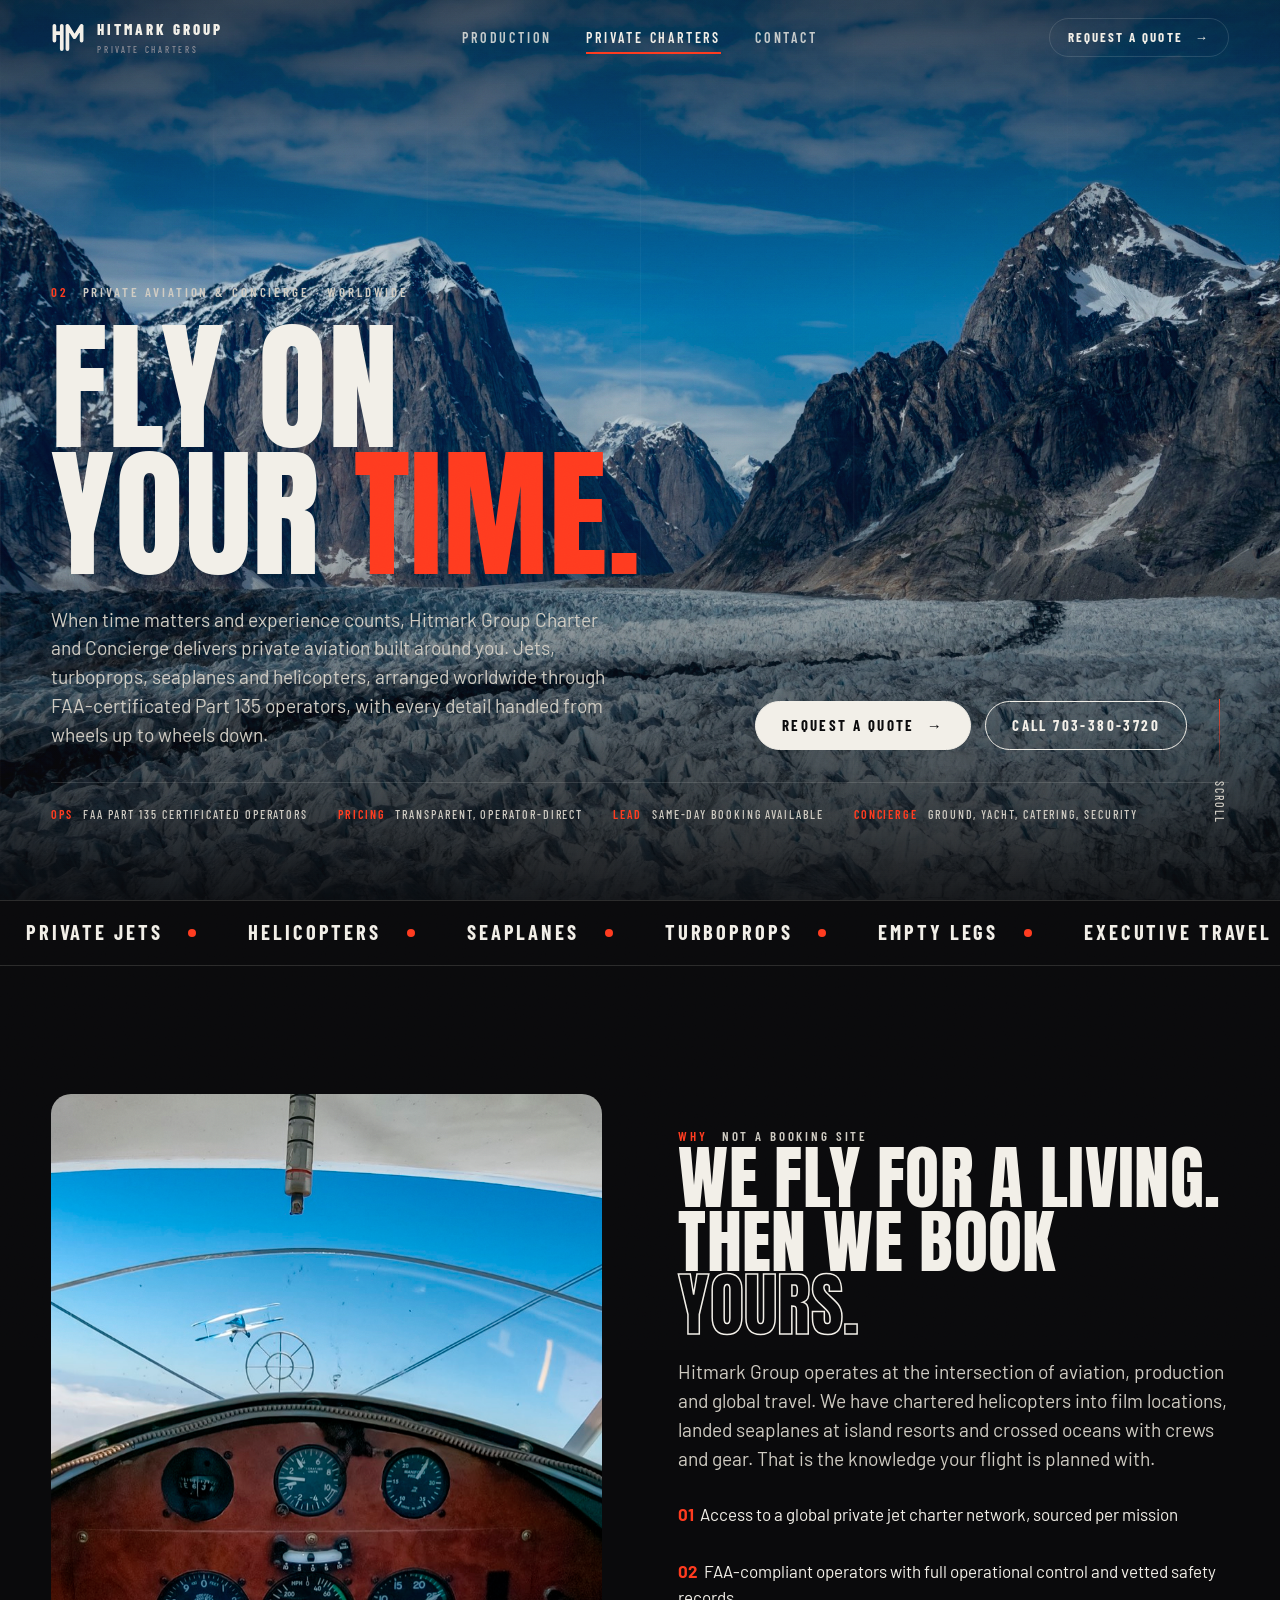
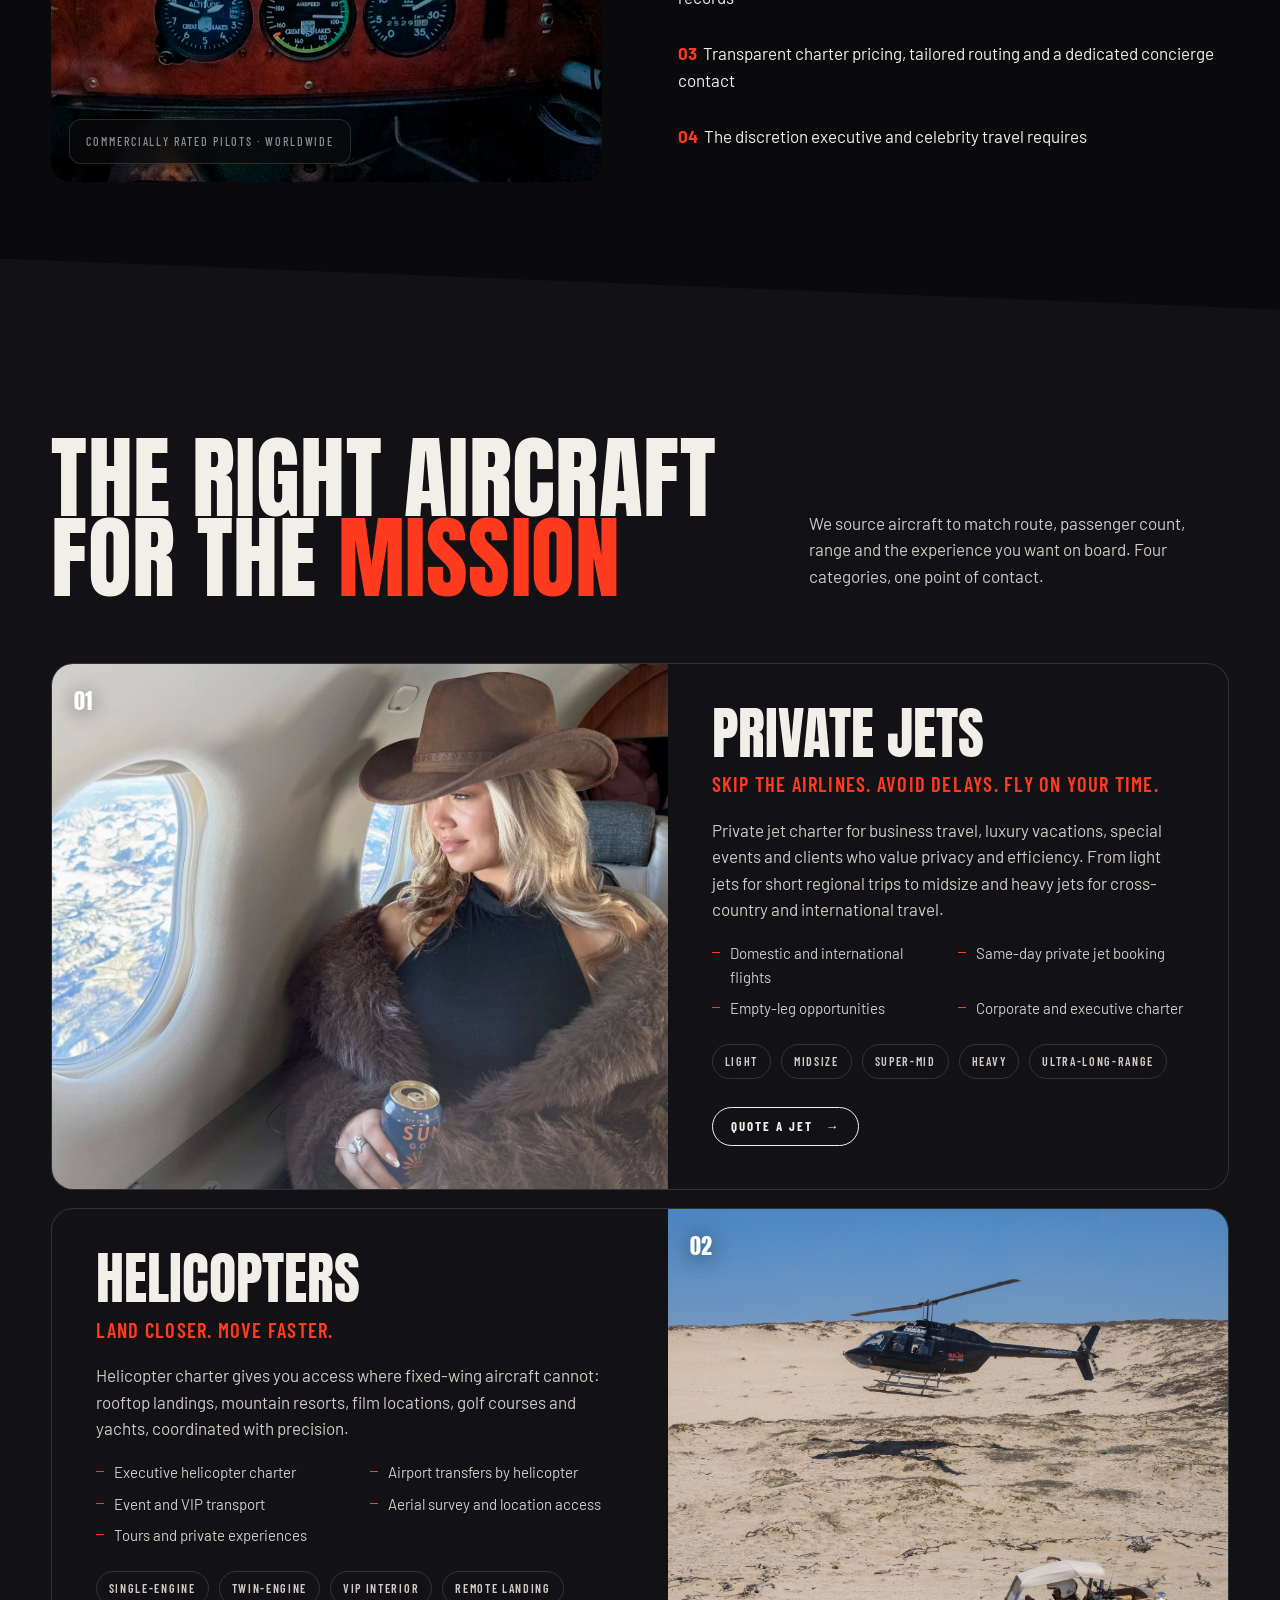
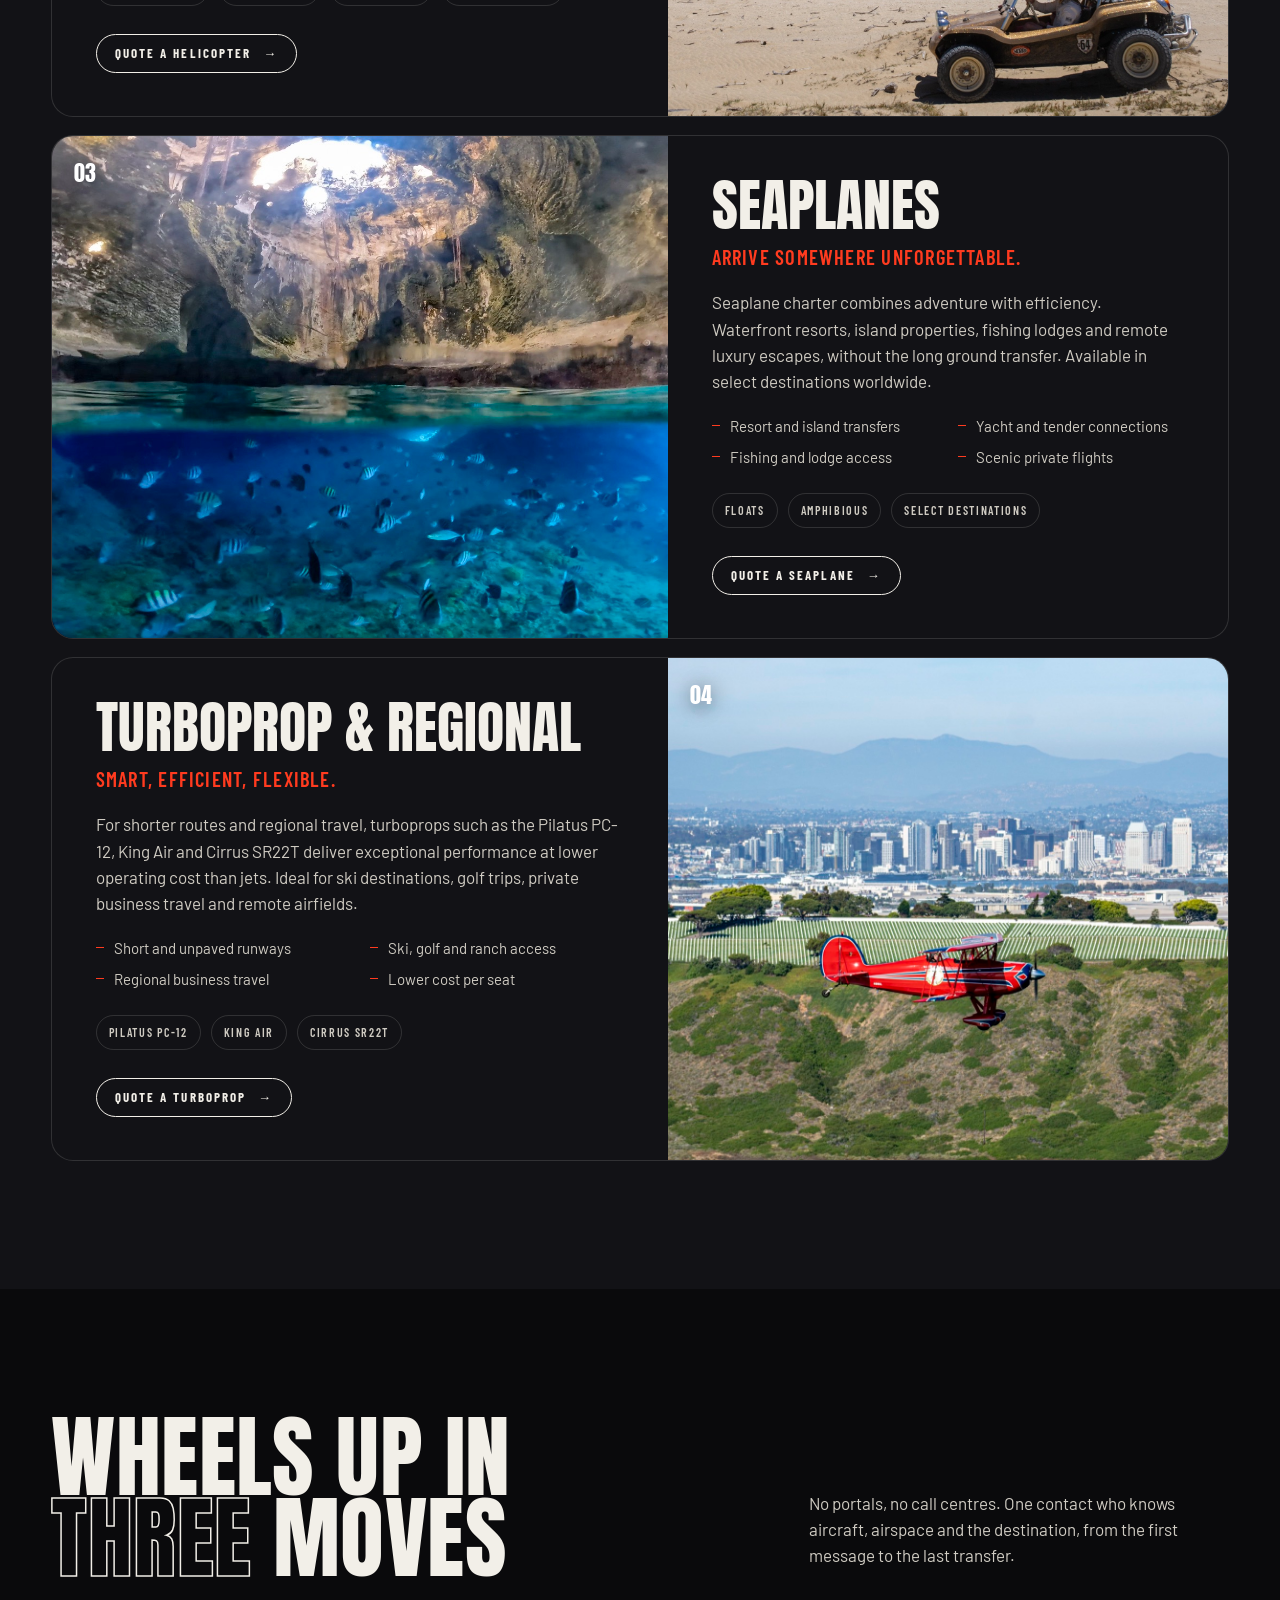
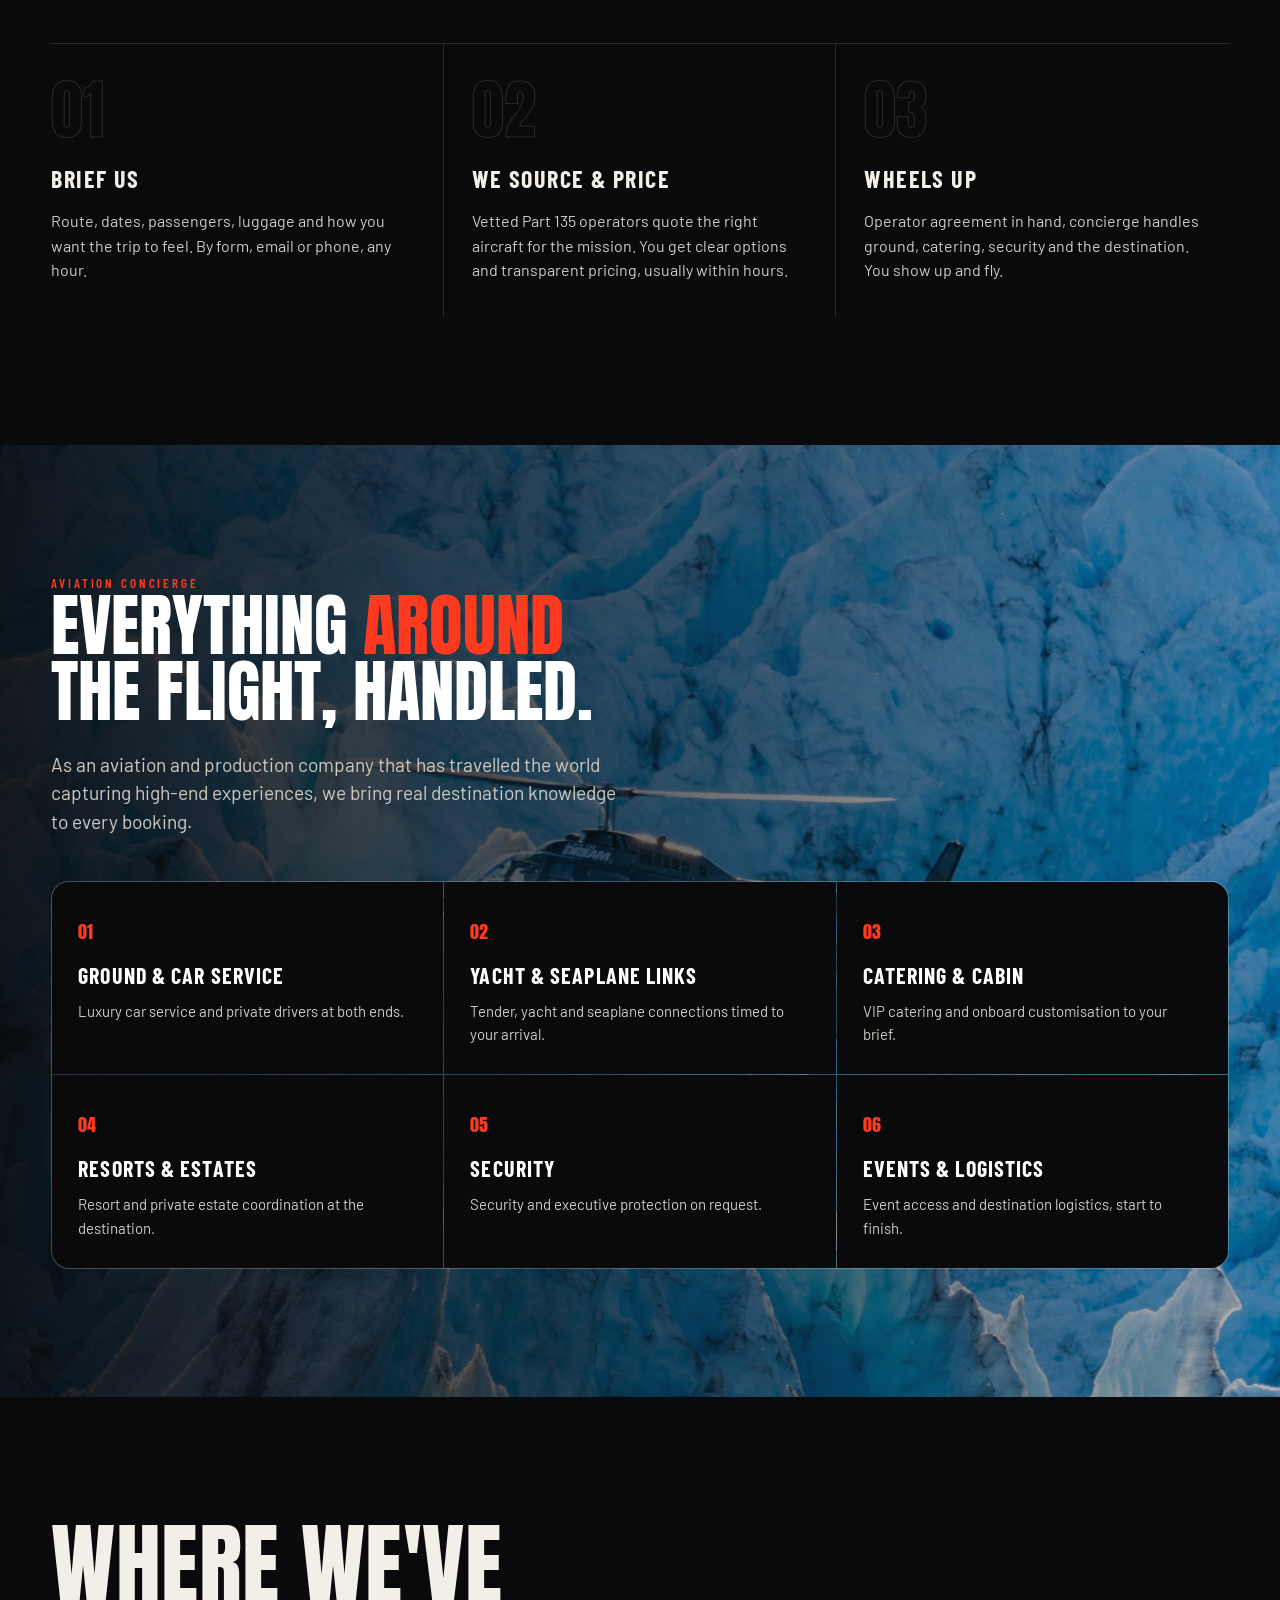
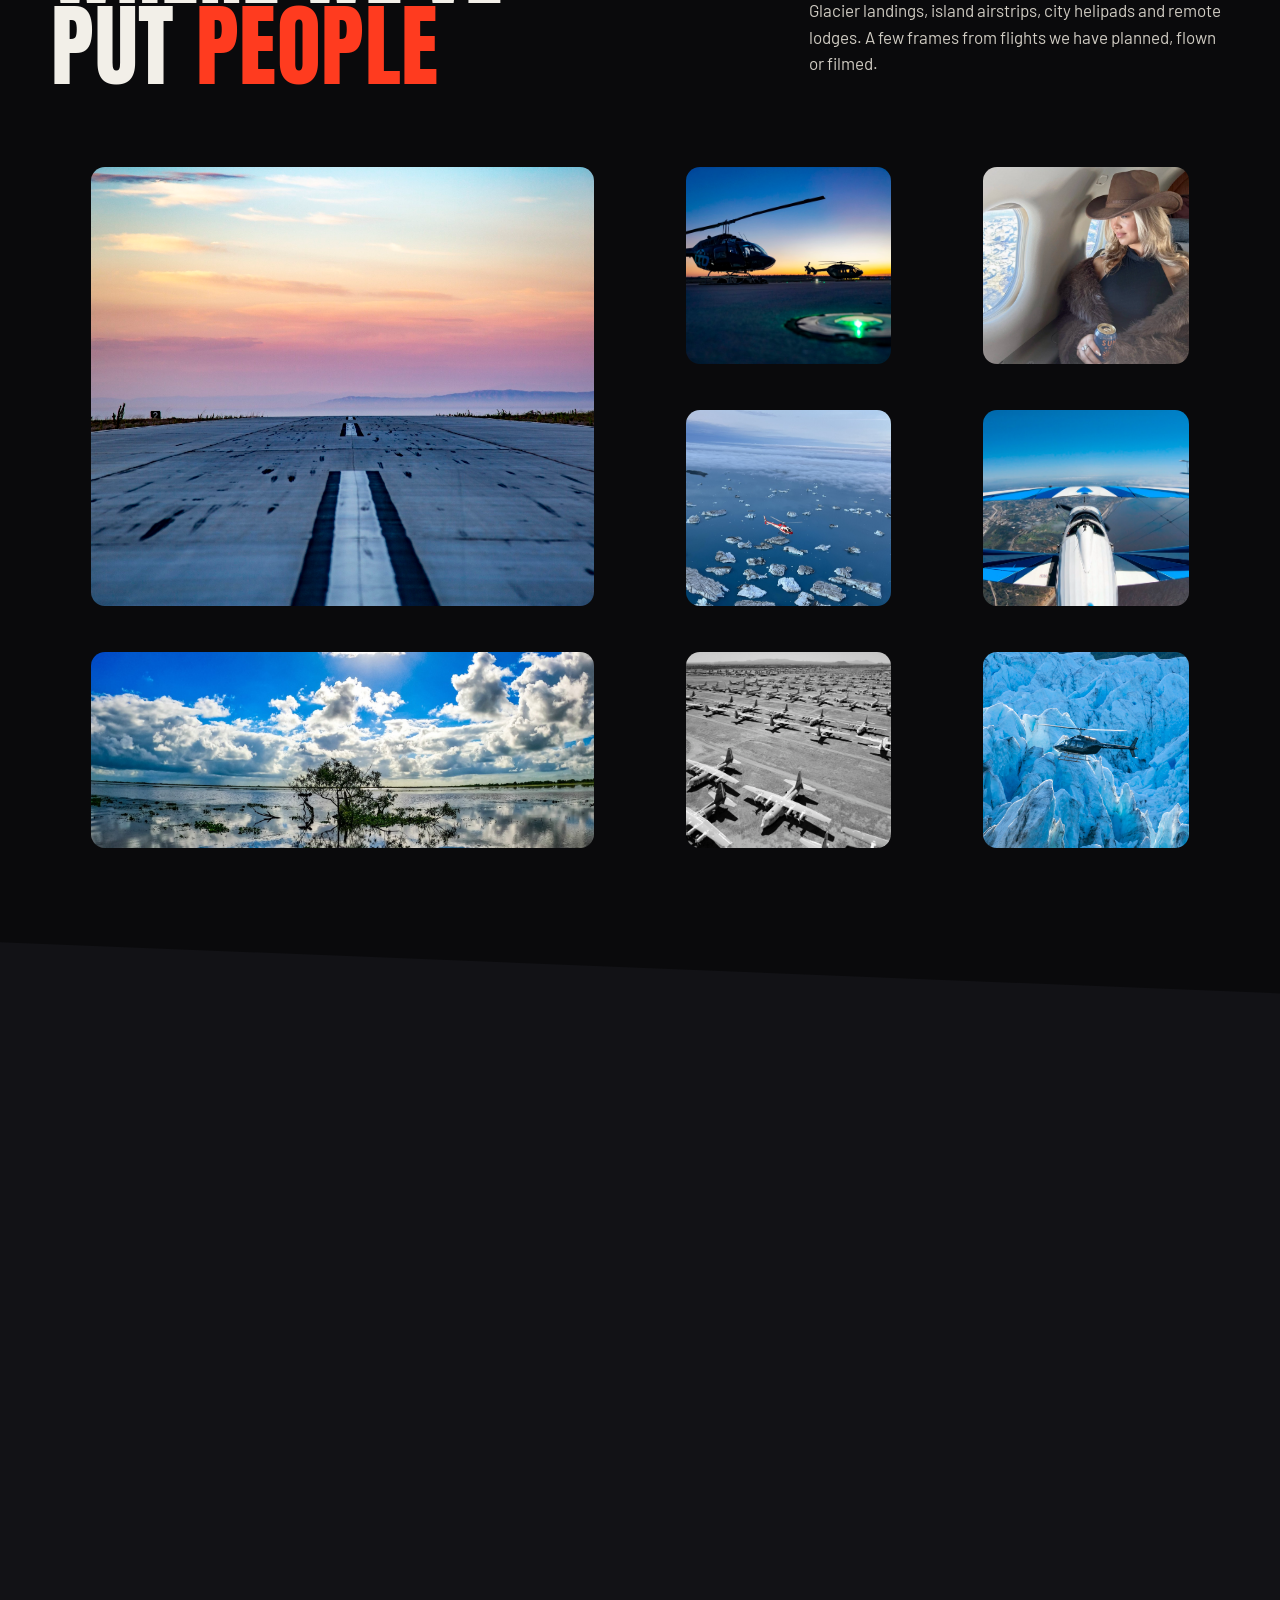
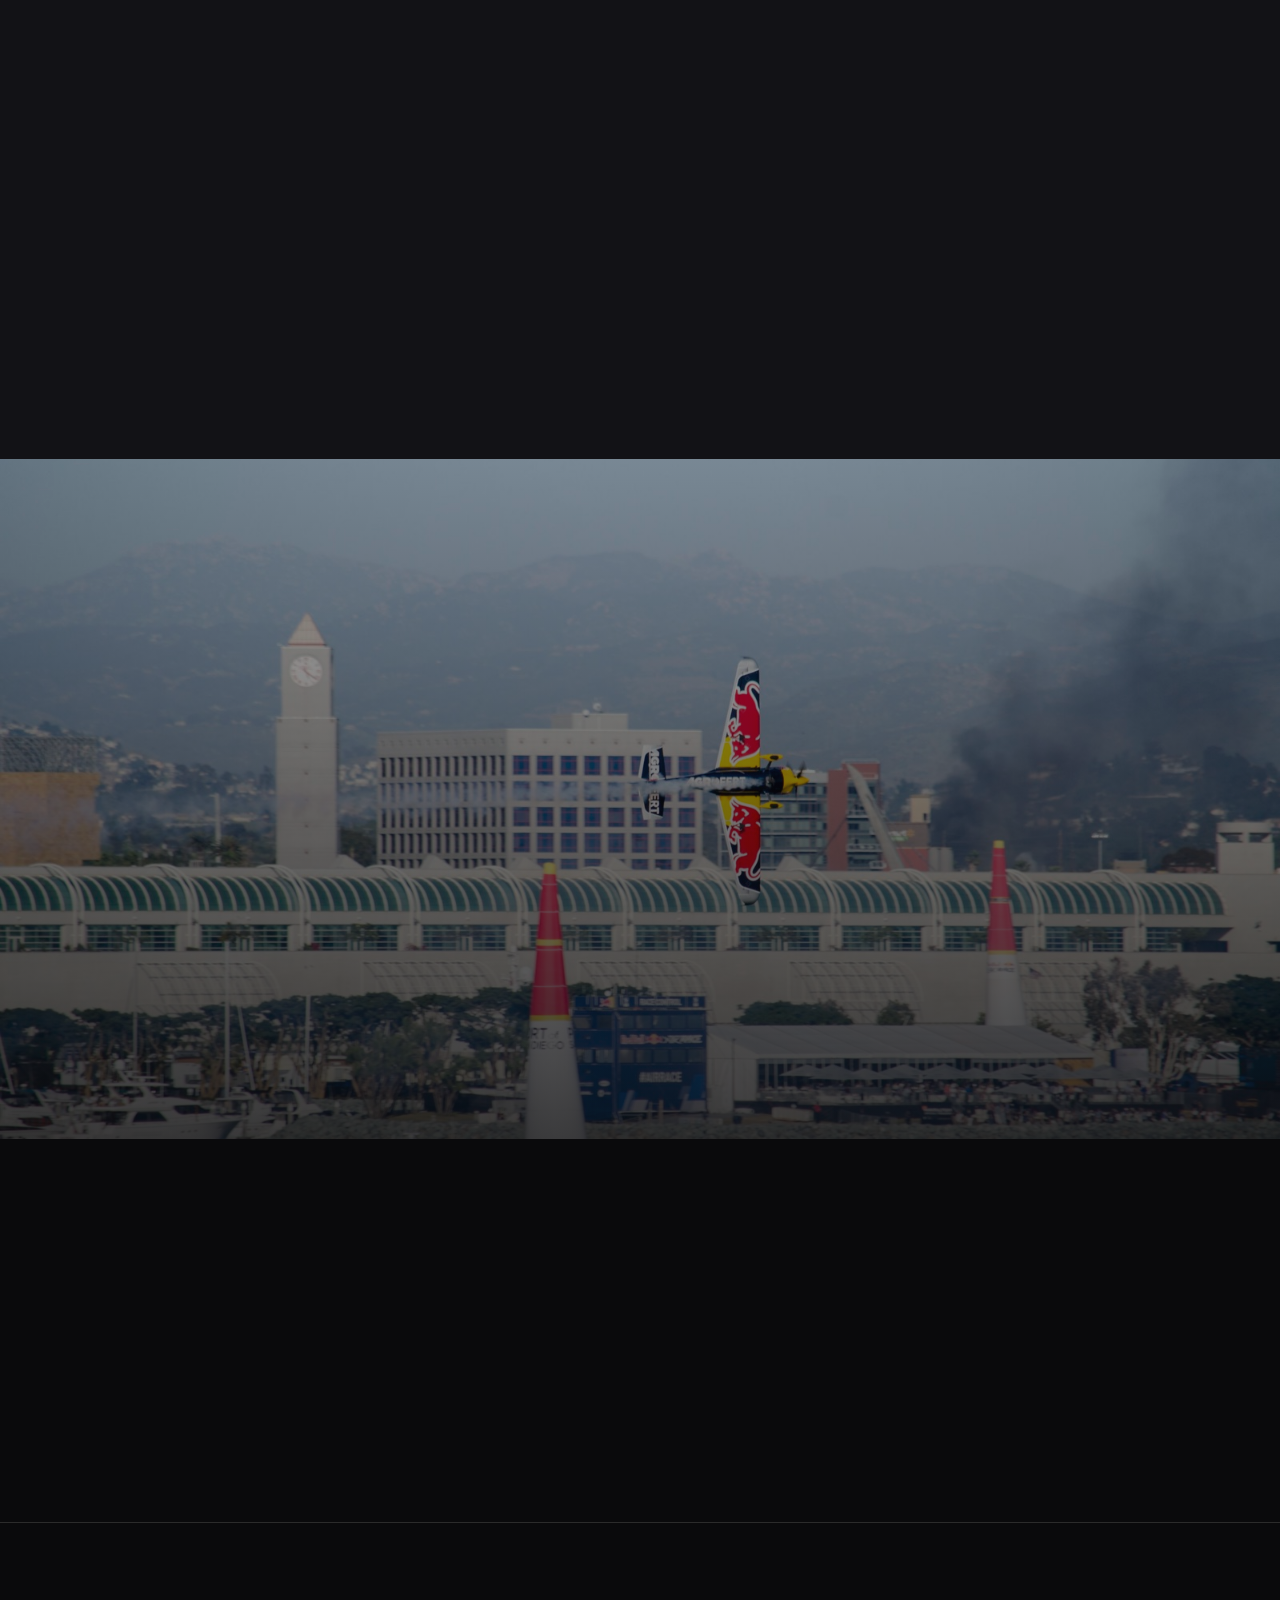
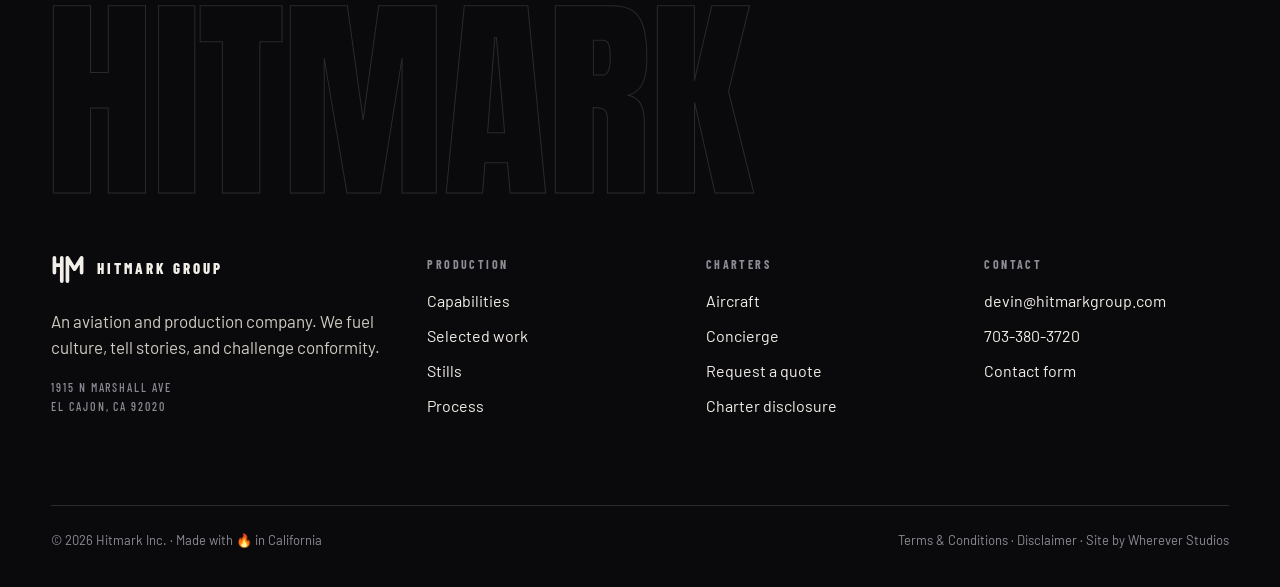
==== charters.html @ 5ff41c07 "Hitmark Group redesign: split gate, production and charter pages Static four-page site: Stoyc-style " ====
<!doctype html>
<html lang="en">
<head>
<meta charset="utf-8">
<meta name="viewport" content="width=device-width,initial-scale=1">
<title>Private Jet, Helicopter & Seaplane Charter — Hitmark Group</title>
<meta name="description" content="Private aviation built around you. Hitmark Group arranges private jets, helicopters, seaplanes and turboprops worldwide through FAA Part 135 operators, with concierge from wheels up to wheels down.">
<link rel="canonical" href="https://www.hitmarkgroup.com/charters.html">
<meta property="og:type" content="website">
<meta property="og:title" content="Private Charters — Hitmark Group">
<meta property="og:description" content="Fly on your time. Jets, helicopters, seaplanes and turboprops arranged worldwide, with concierge handled.">
<meta property="og:image" content="https://www.hitmarkgroup.com/media/ch-alaska.jpg">
<meta name="theme-color" content="#0a0a0c">
<link rel="icon" href="assets/favicon.svg" type="image/svg+xml">
<link rel="preload" as="image" href="media/ch-alaska.jpg">
<link rel="preconnect" href="https://fonts.googleapis.com">
<link rel="preconnect" href="https://fonts.gstatic.com" crossorigin>
<link href="https://fonts.googleapis.com/css2?family=Anton&family=Barlow+Condensed:ital,wght@0,500;0,600;0,700;0,800;1,600;1,700&family=Barlow:wght@400;500;600&display=swap" rel="stylesheet">
<link rel="stylesheet" href="assets/styles.css">
<script type="application/ld+json">
{"@context":"https://schema.org","@type":"Service","serviceType":"Private air charter brokerage and aviation concierge","provider":{"@type":"Organization","name":"Hitmark Group","url":"https://www.hitmarkgroup.com/","telephone":"+1-703-380-3720","email":"devin@hitmarkgroup.com"},"areaServed":"Worldwide","hasOfferCatalog":{"@type":"OfferCatalog","name":"Charter","itemListElement":[{"@type":"Offer","itemOffered":{"@type":"Service","name":"Private jet charter"}},{"@type":"Offer","itemOffered":{"@type":"Service","name":"Helicopter charter"}},{"@type":"Offer","itemOffered":{"@type":"Service","name":"Seaplane charter"}},{"@type":"Offer","itemOffered":{"@type":"Service","name":"Turboprop and regional aircraft charter"}},{"@type":"Offer","itemOffered":{"@type":"Service","name":"Aviation concierge"}}]}}
</script>
</head>
<body>

<nav class="nav" aria-label="Primary">
  <a class="brand" href="index.html" aria-label="Hitmark Group home">
    <svg viewBox="0 0 120 100" fill="none" stroke="currentColor" stroke-width="13" stroke-linecap="round" stroke-linejoin="round" aria-hidden="true"><path d="M12 10v52M12 36h26M38 10v82M58 10v82M58 10l25 40 25-40M108 10v52"/></svg>
    <span class="word">Hitmark Group<small>Private Charters</small></span>
  </a>
  <div class="nav-links">
    <a href="production.html">Production</a>
    <a href="charters.html" aria-current="page">Private Charters</a>
    <a href="contact.html">Contact</a>
  </div>
  <div class="nav-cta">
    <a class="btn ghost sm" href="#quote">Request a quote <span class="arr">→</span></a>
    <button class="burger" aria-label="Menu" aria-expanded="false"><span></span></button>
  </div>
</nav>
<div class="mobile-menu">
  <a class="big" href="index.html">Home</a>
  <a class="big" href="production.html">Production</a>
  <a class="big" href="charters.html">Charters</a>
  <a class="big" href="contact.html">Contact</a>
  <div class="meta mono"><span>devin@hitmarkgroup.com</span><span>703-380-3720</span><span>El Cajon · San Diego, CA</span></div>
</div>

<main>
  <!-- HERO -->
  <header class="hero">
    <div class="bg"><img src="media/ch-alaska.jpg" alt="Helicopter flying above glaciated mountains in Alaska" fetchpriority="high"></div>
    <div class="grid-lines" aria-hidden="true"></div>
    <div class="wrap">
      <p class="eyebrow"><span class="n">02</span> Private aviation &amp; concierge · Worldwide</p>
      <h1 class="display"><span class="line"><span>Fly on</span></span><span class="line"><span>your <span class="flare-text">time.</span></span></span></h1>
      <div class="intro">
        <p class="lede rv in">When time matters and experience counts, Hitmark Group Charter and Concierge delivers private aviation built around you. Jets, turboprops, seaplanes and helicopters, arranged worldwide through FAA-certificated Part 135 operators, with every detail handled from wheels up to wheels down.</p>
        <div class="btn-row rv in">
          <a class="btn solid" href="#quote">Request a quote <span class="arr">→</span></a>
          <a class="btn" href="tel:+17033803720">Call 703-380-3720</a>
        </div>
      </div>
      <div class="meta-row">
        <span class="mono"><b>Ops</b> FAA Part 135 certificated operators</span>
        <span class="mono"><b>Pricing</b> Transparent, operator-direct</span>
        <span class="mono"><b>Lead</b> Same-day booking available</span>
        <span class="mono"><b>Concierge</b> Ground, yacht, catering, security</span>
      </div>
    </div>
    <div class="scroll-cue mono" aria-hidden="true"><i></i>Scroll</div>
  </header>

  <div class="marquee" aria-hidden="true">
    <div class="track"><span>Private jets</span><span>Helicopters</span><span>Seaplanes</span><span>Turboprops</span><span>Empty legs</span><span>Executive travel</span><span>Film &amp; location access</span><span>Yacht transfers</span><span>Ski &amp; golf</span></div>
  </div>

  <!-- INTRO SPLIT -->
  <section class="section">
    <div class="wrap">
      <div class="split">
        <div class="media rv"><img src="media/ch-cockpit.jpg" alt="Cockpit instruments of a vintage aircraft in flight" loading="lazy"><span class="badge mono">Commercially rated pilots · Worldwide</span></div>
        <div class="copy">
          <p class="eyebrow rv"><span class="n">Why</span> Not a booking site</p>
          <h2 class="display rv d1">We fly for a living.<br>Then we book <span class="outline">yours.</span></h2>
          <p class="lede rv d2">Hitmark Group operates at the intersection of aviation, production and global travel. We have chartered helicopters into film locations, landed seaplanes at island resorts and crossed oceans with crews and gear. That is the knowledge your flight is planned with.</p>
          <div class="rv d3" style="margin-top:28px;display:grid;gap:14px">
            <p><b style="color:var(--flare)">01</b>&nbsp; Access to a global private jet charter network, sourced per mission</p>
            <p><b style="color:var(--flare)">02</b>&nbsp; FAA-compliant operators with full operational control and vetted safety records</p>
            <p><b style="color:var(--flare)">03</b>&nbsp; Transparent charter pricing, tailored routing and a dedicated concierge contact</p>
            <p><b style="color:var(--flare)">04</b>&nbsp; The discretion executive and celebrity travel requires</p>
          </div>
        </div>
      </div>
    </div>
  </section>

  <!-- FLEET -->
  <section class="section bg-2 diag-top" id="fleet">
    <div class="wrap">
      <div class="sec-head">
        <h2 class="display rv">The right aircraft<br>for the <span class="flare-text">mission</span></h2>
        <p class="side rv d1">We source aircraft to match route, passenger count, range and the experience you want on board. Four categories, one point of contact.</p>
      </div>
      <div class="fleet">
        <article class="craft rv">
          <div class="media"><img src="media/ch-cabin.jpg" alt="Private jet cabin interior" loading="lazy"><span class="idx">01</span></div>
          <div class="body">
            <h3>Private jets</h3>
            <p class="kicker">Skip the airlines. Avoid delays. Fly on your time.</p>
            <p>Private jet charter for business travel, luxury vacations, special events and clients who value privacy and efficiency. From light jets for short regional trips to midsize and heavy jets for cross-country and international travel.</p>
            <ul><li>Domestic and international flights</li><li>Same-day private jet booking</li><li>Empty-leg opportunities</li><li>Corporate and executive charter</li></ul>
            <div class="spec"><span>Light</span><span>Midsize</span><span>Super-mid</span><span>Heavy</span><span>Ultra-long-range</span></div>
            <a class="btn sm" href="#quote" data-aircraft="Private jet">Quote a jet <span class="arr">→</span></a>
          </div>
        </article>
        <article class="craft rv">
          <div class="media"><img src="media/ch-heli-beach.jpg" alt="Helicopter parked on a remote beach" loading="lazy"><span class="idx">02</span></div>
          <div class="body">
            <h3>Helicopters</h3>
            <p class="kicker">Land closer. Move faster.</p>
            <p>Helicopter charter gives you access where fixed-wing aircraft cannot: rooftop landings, mountain resorts, film locations, golf courses and yachts, coordinated with precision.</p>
            <ul><li>Executive helicopter charter</li><li>Airport transfers by helicopter</li><li>Event and VIP transport</li><li>Aerial survey and location access</li><li>Tours and private experiences</li></ul>
            <div class="spec"><span>Single-engine</span><span>Twin-engine</span><span>VIP interior</span><span>Remote landing</span></div>
            <a class="btn sm" href="#quote">Quote a helicopter <span class="arr">→</span></a>
          </div>
        </article>
        <article class="craft rv">
          <div class="media"><img src="media/ch-water.jpg" alt="Split view above and below clear tropical water" loading="lazy"><span class="idx">03</span></div>
          <div class="body">
            <h3>Seaplanes</h3>
            <p class="kicker">Arrive somewhere unforgettable.</p>
            <p>Seaplane charter combines adventure with efficiency. Waterfront resorts, island properties, fishing lodges and remote luxury escapes, without the long ground transfer. Available in select destinations worldwide.</p>
            <ul><li>Resort and island transfers</li><li>Yacht and tender connections</li><li>Fishing and lodge access</li><li>Scenic private flights</li></ul>
            <div class="spec"><span>Floats</span><span>Amphibious</span><span>Select destinations</span></div>
            <a class="btn sm" href="#quote">Quote a seaplane <span class="arr">→</span></a>
          </div>
        </article>
        <article class="craft rv">
          <div class="media"><img src="media/ch-redplane.jpg" alt="Light aircraft flying over a city skyline" loading="lazy"><span class="idx">04</span></div>
          <div class="body">
            <h3>Turboprop &amp; regional</h3>
            <p class="kicker">Smart, efficient, flexible.</p>
            <p>For shorter routes and regional travel, turboprops such as the Pilatus PC-12, King Air and Cirrus SR22T deliver exceptional performance at lower operating cost than jets. Ideal for ski destinations, golf trips, private business travel and remote airfields.</p>
            <ul><li>Short and unpaved runways</li><li>Ski, golf and ranch access</li><li>Regional business travel</li><li>Lower cost per seat</li></ul>
            <div class="spec"><span>Pilatus PC-12</span><span>King Air</span><span>Cirrus SR22T</span></div>
            <a class="btn sm" href="#quote">Quote a turboprop <span class="arr">→</span></a>
          </div>
        </article>
      </div>
    </div>
  </section>

  <!-- HOW IT WORKS -->
  <section class="section" id="how">
    <div class="wrap">
      <div class="sec-head">
        <h2 class="display rv">Wheels up in<br><span class="outline">three</span> moves</h2>
        <p class="side rv d1">No portals, no call centres. One contact who knows aircraft, airspace and the destination, from the first message to the last transfer.</p>
      </div>
      <div class="process" style="grid-template-columns:repeat(3,1fr)">
        <div class="step rv"><div class="n">01</div><h3>Brief us</h3><p>Route, dates, passengers, luggage and how you want the trip to feel. By form, email or phone, any hour.</p></div>
        <div class="step rv d1"><div class="n">02</div><h3>We source &amp; price</h3><p>Vetted Part 135 operators quote the right aircraft for the mission. You get clear options and transparent pricing, usually within hours.</p></div>
        <div class="step rv d2"><div class="n">03</div><h3>Wheels up</h3><p>Operator agreement in hand, concierge handles ground, catering, security and the destination. You show up and fly.</p></div>
      </div>
    </div>
  </section>

  <!-- CONCIERGE -->
  <section class="quote-band section" id="concierge">
    <div class="bg"><img src="media/ch-heli-glacier.jpg" alt="" loading="lazy"></div>
    <div class="wrap">
      <p class="eyebrow flare rv">Aviation concierge</p>
      <blockquote class="rv d1">Everything <em>around</em> the flight, handled.</blockquote>
      <p class="lede rv d2" style="margin-top:26px;max-width:52ch">As an aviation and production company that has travelled the world capturing high-end experiences, we bring real destination knowledge to every booking.</p>
      <div class="svc-list rv d3" style="margin-top:44px">
        <div><p class="n">01</p><h3>Ground &amp; car service</h3><p>Luxury car service and private drivers at both ends.</p></div>
        <div><p class="n">02</p><h3>Yacht &amp; seaplane links</h3><p>Tender, yacht and seaplane connections timed to your arrival.</p></div>
        <div><p class="n">03</p><h3>Catering &amp; cabin</h3><p>VIP catering and onboard customisation to your brief.</p></div>
        <div><p class="n">04</p><h3>Resorts &amp; estates</h3><p>Resort and private estate coordination at the destination.</p></div>
        <div><p class="n">05</p><h3>Security</h3><p>Security and executive protection on request.</p></div>
        <div><p class="n">06</p><h3>Events &amp; logistics</h3><p>Event access and destination logistics, start to finish.</p></div>
      </div>
    </div>
  </section>

  <!-- MISSIONS / STILLS -->
  <section class="section" id="missions">
    <div class="wrap">
      <div class="sec-head">
        <h2 class="display rv">Where we've<br>put <span class="flare-text">people</span></h2>
        <p class="side rv d1">Glacier landings, island airstrips, city helipads and remote lodges. A few frames from flights we have planned, flown or filmed.</p>
      </div>
      <div class="stills">
        <figure class="still w2 h2 rv"><img src="media/landing-charter.jpg" alt="Catalina airstrip at sunset" loading="lazy"><figcaption class="tag mono">Catalina Island · Airstrip at sunset</figcaption></figure>
        <figure class="still rv d1"><img src="media/ch-heli-night.jpg" alt="Helicopter on a lit helipad at dusk" loading="lazy"><figcaption class="tag mono">Helipad · Dusk</figcaption></figure>
        <figure class="still rv d2"><img src="media/ch-cabin.jpg" alt="Passenger relaxing in a private jet cabin" loading="lazy"><figcaption class="tag mono">Cabin · Light jet</figcaption></figure>
        <figure class="still rv d1"><img src="media/ch-ice.jpg" alt="Aerial view over sea ice" loading="lazy"><figcaption class="tag mono">Over the ice</figcaption></figure>
        <figure class="still rv d2"><img src="media/ch-wing.jpg" alt="View along an aircraft wing in flight" loading="lazy"><figcaption class="tag mono">Wing · In flight</figcaption></figure>
        <figure class="still w2 rv"><img src="media/ch-clouds.jpg" alt="Cumulus clouds reflected in still water" loading="lazy"><figcaption class="tag mono">Low level</figcaption></figure>
        <figure class="still rv d1"><img src="media/ch-airfield.jpg" alt="Rows of aircraft on an airfield" loading="lazy"><figcaption class="tag mono">Airfield</figcaption></figure>
        <figure class="still rv d2"><img src="media/ch-heli-glacier.jpg" alt="Helicopter above a glacier" loading="lazy"><figcaption class="tag mono">Alaska · Glacier</figcaption></figure>
      </div>
    </div>
  </section>

  <!-- QUOTE FORM -->
  <section class="section bg-2 diag-top" id="quote">
    <div class="wrap">
      <div class="contact-grid">
        <div>
          <p class="eyebrow rv"><span class="n">Quote</span> Request a charter</p>
          <h2 class="display rv d1" style="font-size:clamp(44px,6vw,96px)">Tell us where<br>and <span class="flare-text">when.</span></h2>
          <p class="lede rv d2" style="margin-top:22px">Send the route and we come back with aircraft options and transparent pricing, usually within hours. Prefer to talk? Call or text any time.</p>
          <div class="contact-card rv d3" style="margin-top:34px">
            <div class="row"><span class="mono">Call or text</span><p class="big"><a href="tel:+17033803720">703-380-3720</a></p></div>
            <div class="row"><span class="mono">Email</span><p class="big" style="font-size:clamp(20px,2vw,30px)"><a href="mailto:devin@hitmarkgroup.com">devin@hitmarkgroup.com</a></p></div>
            <div class="row"><span class="mono">Empty legs</span><p>One-way repositioning flights at a fraction of the price. Tell us your home airports and we will alert you when one lines up.</p></div>
          </div>
        </div>
        <form class="form rv d1" data-mail="devin@hitmarkgroup.com" data-mode-default="charter" novalidate>
          <div class="field"><label for="q-from">From</label><input id="q-from" name="from" placeholder="San Diego (SAN / MYF)" required></div>
          <div class="field"><label for="q-to">To</label><input id="q-to" name="to" placeholder="Cabo San Lucas" required></div>
          <div class="field"><label for="q-date">Departure date</label><input id="q-date" name="date" type="date"></div>
          <div class="field"><label for="q-return">Return date</label><input id="q-return" name="return" type="date"></div>
          <div class="field"><label for="q-pax">Passengers</label><input id="q-pax" name="passengers" type="number" min="1" max="19" placeholder="4"></div>
          <div class="field"><label for="q-craft">Aircraft preference</label><select id="q-craft" name="aircraft"><option>No preference, advise me</option><option>Private jet</option><option>Helicopter</option><option>Seaplane</option><option>Turboprop / regional</option><option>Empty leg alerts</option></select></div>
          <div class="field"><label for="q-name">Name</label><input id="q-name" name="name" autocomplete="name" required></div>
          <div class="field"><label for="q-phone">Phone</label><input id="q-phone" name="phone" type="tel" autocomplete="tel"></div>
          <div class="field full"><label for="q-email">Email</label><input id="q-email" name="email" type="email" autocomplete="email" required></div>
          <div class="field full"><label for="q-notes">Anything else</label><textarea id="q-notes" name="notes" placeholder="Luggage, pets, catering, ground transport, security, flexibility on dates…"></textarea></div>
          <div class="actions">
            <button class="btn flare" type="submit">Send quote request <span class="arr">→</span></button>
            <p class="note">Opens your email app with the request filled in. Charter arranged with FAA Part 135 operators; see the disclosure below.</p>
          </div>
          <p class="sent mono" hidden style="grid-column:1/-1;color:var(--flare)">If your mail app did not open, email devin@hitmarkgroup.com directly.</p>
        </form>
      </div>
    </div>
  </section>

  <!-- CROSS SELL -->
  <a class="cross" href="production.html">
    <div class="bg"><img src="media/ev-airrace.jpg" alt="" loading="lazy"></div>
    <div class="wrap inner">
      <div>
        <p class="eyebrow rv"><span class="n">01</span> The other half of Hitmark</p>
        <h2 class="display rv d1">Production</h2>
      </div>
      <div class="rv d2">
        <p class="lede" style="color:#fff;max-width:40ch">Aerial and action sports film for brands, festivals and broadcasters. The crew that books your aircraft also flies the camera ship.</p>
        <span class="btn solid" style="margin-top:22px">See the work <span class="arr">→</span></span>
      </div>
    </div>
  </a>

  <!-- DISCLOSURE -->
  <section class="section tight" id="disclosure">
    <div class="wrap">
      <p class="eyebrow rv" style="margin-bottom:18px">Charter disclosure and regulatory notice</p>
      <div class="disclosure rv d1">
        <p>Hitmark Group is not a direct air carrier and does not operate aircraft. Hitmark Group is not a U.S. FAA Part 135 Air Carrier or a direct foreign air carrier. All air transportation arranged through Hitmark Group is provided by properly licensed and FAA-certificated air carriers operating under 14 CFR Part 135 or other applicable regulatory authority.</p>
        <p>Aircraft operators maintain full operational control of each flight at all times, including responsibility for safety, crew, aircraft maintenance and regulatory compliance. Hitmark Group acts solely as an air charter broker and concierge service, arranging air transportation on behalf of clients with third-party direct air carriers.</p>
        <p>Charter services are subject to aircraft availability, operator approval, weather conditions, air traffic control restrictions and all applicable federal regulations. Clients will receive operator information and applicable charter agreements prior to flight. Aircraft depicted on this website may be operated by independent owners or FAA-certificated operators and may not be available for charter; they are shown for illustrative purposes.</p>
      </div>
    </div>
  </section>
</main>

<footer class="footer">
  <div class="wrap">
    <p class="wordmark" aria-hidden="true">Hitmark</p>
    <div class="cols">
      <div>
        <a class="brand" href="index.html" aria-label="Hitmark Group home"><svg viewBox="0 0 120 100" fill="none" stroke="currentColor" stroke-width="13" stroke-linecap="round" stroke-linejoin="round" aria-hidden="true"><path d="M12 10v52M12 36h26M38 10v82M58 10v82M58 10l25 40 25-40M108 10v52"/></svg><span class="word">Hitmark Group</span></a>
        <p class="tag" style="margin-top:18px">An aviation and production company. We fuel culture, tell stories, and challenge conformity.</p>
        <p class="mono" style="margin-top:18px">1915 N Marshall Ave<br>El Cajon, CA 92020</p>
      </div>
      <div><h4>Production</h4><ul><li><a href="production.html#capabilities">Capabilities</a></li><li><a href="production.html#work">Selected work</a></li><li><a href="production.html#stills">Stills</a></li><li><a href="production.html#process">Process</a></li></ul></div>
      <div><h4>Charters</h4><ul><li><a href="charters.html#fleet">Aircraft</a></li><li><a href="charters.html#concierge">Concierge</a></li><li><a href="charters.html#quote">Request a quote</a></li><li><a href="charters.html#disclosure">Charter disclosure</a></li></ul></div>
      <div><h4>Contact</h4><ul><li><a href="mailto:devin@hitmarkgroup.com">devin@hitmarkgroup.com</a></li><li><a href="tel:+17033803720">703-380-3720</a></li><li><a href="contact.html">Contact form</a></li></ul></div>
    </div>
    <div class="base">
      <span>© <span data-year>2026</span> Hitmark Inc. · Made with 🔥 in California</span>
      <span><a href="https://www.hitmarkgroup.com/terms-conditions">Terms &amp; Conditions</a> · <a href="https://www.hitmarkgroup.com/disclaimer">Disclaimer</a> · Site by <a href="https://whereverstudios.com">Wherever Studios</a></span>
    </div>
  </div>
</footer>

<script src="assets/site.js" defer></script>
</body>
</html>
---- assets/styles.css ----
/* Hitmark Group — shared styles
   Palette: near-black ink, bone text, one flare red. Motorsport energy, aviation precision. */
:root{
  --ink:#0a0a0c; --ink-2:#121216; --ink-3:#1a1a20; --panel:#15151a;
  --bone:#f2efe8; --bone-2:#cfcbc2; --mute:#8d8c95; --line:rgba(242,239,232,.14); --line-2:rgba(242,239,232,.08);
  --flare:#ff3b1f; --flare-2:#ff6a3d; --steel:#1b3a57;
  --display:"Anton","Impact","Arial Narrow",sans-serif;
  --cond:"Barlow Condensed","Arial Narrow",sans-serif;
  --body:"Barlow","Helvetica Neue",Arial,sans-serif;
  --gutter:clamp(18px,4vw,64px);
  --ease:cubic-bezier(.22,.9,.26,1);
}
*{box-sizing:border-box}
html{-webkit-text-size-adjust:100%;scroll-behavior:smooth}
@media (prefers-reduced-motion:reduce){html{scroll-behavior:auto}}
body{margin:0;background:var(--ink);color:var(--bone);font:400 17px/1.55 var(--body);-webkit-font-smoothing:antialiased;overflow-x:hidden}
img{max-width:100%;display:block}
a{color:inherit;text-decoration:none}
button{font:inherit;color:inherit;background:none;border:0;cursor:pointer}
h1,h2,h3,h4{margin:0;font-weight:400}
p{margin:0}
ul{margin:0;padding:0;list-style:none}
::selection{background:var(--flare);color:#fff}
:focus-visible{outline:2px solid var(--flare);outline-offset:3px}
.sr{position:absolute;width:1px;height:1px;overflow:hidden;clip:rect(0 0 0 0)}

/* grain + grid texture */
body::before{content:"";position:fixed;inset:-50%;pointer-events:none;z-index:1000;opacity:.07;mix-blend-mode:overlay;
  background-image:url("data:image/svg+xml,%3Csvg xmlns='http://www.w3.org/2000/svg' width='220' height='220'%3E%3Cfilter id='n'%3E%3CfeTurbulence type='fractalNoise' baseFrequency='.9' numOctaves='2' stitchTiles='stitch'/%3E%3C/filter%3E%3Crect width='100%25' height='100%25' filter='url(%23n)'/%3E%3C/svg%3E");
  animation:grain 1.2s steps(4) infinite}
@keyframes grain{0%{transform:translate(0,0)}25%{transform:translate(-3%,2%)}50%{transform:translate(2%,-3%)}75%{transform:translate(-1%,-1%)}100%{transform:translate(0,0)}}
@media (prefers-reduced-motion:reduce){body::before{animation:none}}

/* type */
.display{font-family:var(--display);text-transform:uppercase;letter-spacing:.005em;line-height:.9}
.eyebrow{font-family:var(--cond);font-weight:600;font-size:13px;letter-spacing:.22em;text-transform:uppercase;color:var(--bone-2)}
.eyebrow.flare{color:var(--flare)}
.eyebrow .n{color:var(--flare);margin-right:.6em}
.lede{font-size:clamp(18px,1.5vw,22px);line-height:1.5;color:var(--bone-2);max-width:60ch}
.mono{font-family:var(--cond);font-weight:500;font-size:12px;letter-spacing:.16em;text-transform:uppercase;color:var(--mute)}
.flare-text{color:var(--flare)}
.outline{-webkit-text-stroke:1.5px var(--bone);color:transparent}

/* buttons */
.btn{display:inline-flex;align-items:center;gap:12px;padding:16px 26px;border:1px solid var(--bone);border-radius:999px;font-family:var(--cond);font-weight:700;font-size:15px;letter-spacing:.16em;text-transform:uppercase;line-height:1;transition:background .35s var(--ease),color .35s var(--ease),border-color .35s,transform .35s var(--ease);position:relative;overflow:hidden;isolation:isolate}
.btn::after{content:"";position:absolute;inset:0;background:var(--bone);z-index:-1;transform:translateY(102%);transition:transform .45s var(--ease)}
.btn:hover{color:var(--ink)}
.btn:hover::after{transform:translateY(0)}
.btn .arr{display:inline-block;transition:transform .35s var(--ease)}
.btn:hover .arr{transform:translateX(4px)}
.btn.solid{background:var(--bone);color:var(--ink);border-color:var(--bone)}
.btn.solid::after{background:var(--flare)}
.btn.solid:hover{color:#fff;border-color:var(--flare)}
.btn.flare{background:var(--flare);border-color:var(--flare);color:#fff}
.btn.flare::after{background:var(--bone)}
.btn.flare:hover{color:var(--ink);border-color:var(--bone)}
.btn.ghost{border-color:var(--line);color:var(--bone)}
.btn.sm{padding:12px 18px;font-size:13px}
.btn-row{display:flex;flex-wrap:wrap;gap:14px;align-items:center}
.textlink{font-family:var(--cond);font-weight:700;font-size:14px;letter-spacing:.18em;text-transform:uppercase;display:inline-flex;align-items:center;gap:10px;border-bottom:1px solid var(--line);padding-bottom:4px;transition:border-color .3s}
.textlink:hover{border-color:var(--flare)}
.textlink .arr{transition:transform .3s var(--ease)}
.textlink:hover .arr{transform:translateX(4px)}

/* layout */
.wrap{width:min(1480px,100% - var(--gutter)*2);margin-inline:auto}
.section{padding:clamp(72px,10vw,150px) 0;position:relative}
.section.tight{padding:clamp(48px,6vw,96px) 0}
.sec-head{display:grid;grid-template-columns:1fr auto;gap:28px;align-items:end;margin-bottom:clamp(36px,5vw,72px)}
.sec-head h2{font-size:clamp(44px,7vw,110px)}
.sec-head .side{max-width:42ch;color:var(--bone-2);font-size:17px;padding-bottom:10px}
@media (max-width:820px){.sec-head{grid-template-columns:1fr}}
.rule{height:1px;background:var(--line)}
.diag-top{clip-path:polygon(0 0,100% 4vw,100% 100%,0 100%);margin-top:-4vw;padding-top:calc(clamp(72px,10vw,150px) + 4vw)}
.diag-bottom{clip-path:polygon(0 0,100% 0,100% 100%,0 calc(100% - 4vw));padding-bottom:calc(clamp(72px,10vw,150px) + 4vw)}
.bg-2{background:var(--ink-2)}
.bg-bone{background:var(--bone);color:var(--ink)}
.bg-bone .eyebrow{color:#5a5a62}
.bg-bone .lede,.bg-bone .side{color:#3a3a42}
.bg-bone .rule{background:rgba(10,10,12,.14)}
.bg-flare{background:var(--flare);color:#fff}

/* reticle */
.reticle{width:44px;height:44px;display:inline-block;color:var(--flare)}
.reticle.spin{animation:spin 14s linear infinite}
@keyframes spin{to{transform:rotate(360deg)}}
@media (prefers-reduced-motion:reduce){.reticle.spin{animation:none}}

/* ---------- NAV ---------- */
.nav{position:fixed;inset:0 0 auto 0;z-index:60;padding:18px var(--gutter);display:grid;grid-template-columns:1fr auto 1fr;align-items:center;transition:background .4s,backdrop-filter .4s,padding .4s;color:var(--bone)}
.nav.solid{background:rgba(10,10,12,.82);backdrop-filter:blur(14px);-webkit-backdrop-filter:blur(14px);padding:12px var(--gutter);border-bottom:1px solid var(--line-2)}
.brand{display:inline-flex;align-items:center;gap:12px;justify-self:start}
.brand svg{width:34px;height:auto}
.brand .word{font-family:var(--cond);font-weight:800;letter-spacing:.2em;font-size:15px;text-transform:uppercase}
.brand .word small{display:block;font-weight:500;letter-spacing:.3em;font-size:9px;color:var(--mute);margin-top:2px}
.nav-links{display:flex;gap:34px;font-family:var(--cond);font-weight:600;font-size:14px;letter-spacing:.2em;text-transform:uppercase}
.nav-links a{position:relative;padding:6px 0;opacity:.8;transition:opacity .3s}
.nav-links a::after{content:"";position:absolute;left:0;right:0;bottom:0;height:2px;background:var(--flare);transform:scaleX(0);transform-origin:left;transition:transform .35s var(--ease)}
.nav-links a:hover,.nav-links a[aria-current]{opacity:1}
.nav-links a[aria-current]::after,.nav-links a:hover::after{transform:scaleX(1)}
.nav-cta{justify-self:end;display:flex;align-items:center;gap:14px}
.burger{display:none;width:44px;height:44px;place-items:center;border:1px solid var(--line);border-radius:999px}
.burger span{display:block;width:18px;height:2px;background:var(--bone);position:relative;transition:.3s}
.burger span::before,.burger span::after{content:"";position:absolute;left:0;width:18px;height:2px;background:var(--bone);transition:.3s}
.burger span::before{top:-6px}.burger span::after{top:6px}
.nav.open .burger span{background:transparent}
.nav.open .burger span::before{top:0;transform:rotate(45deg)}
.nav.open .burger span::after{top:0;transform:rotate(-45deg)}
.mobile-menu{position:fixed;inset:0;z-index:55;background:var(--ink);display:none;flex-direction:column;justify-content:center;padding:100px var(--gutter) 40px;gap:8px}
.mobile-menu a.big{font-family:var(--display);text-transform:uppercase;font-size:clamp(48px,14vw,96px);line-height:.95;opacity:0;transform:translateY(20px);transition:opacity .5s var(--ease),transform .5s var(--ease)}
.mobile-menu a.big:hover{color:var(--flare)}
.mobile-menu .meta{margin-top:auto;display:flex;flex-wrap:wrap;gap:18px 32px;color:var(--mute)}
.nav.open ~ .mobile-menu{display:flex}
.nav.open ~ .mobile-menu a.big{opacity:1;transform:none}
.nav.open ~ .mobile-menu a.big:nth-child(2){transition-delay:.06s}.nav.open ~ .mobile-menu a.big:nth-child(3){transition-delay:.12s}.nav.open ~ .mobile-menu a.big:nth-child(4){transition-delay:.18s}
@media (max-width:900px){.nav{grid-template-columns:1fr auto}.nav-links{display:none}.nav-cta .btn{display:none}.burger{display:grid}}

/* ---------- HERO (inner pages) ---------- */
.hero{position:relative;min-height:100svh;display:grid;align-items:end;overflow:hidden;isolation:isolate;padding:140px 0 clamp(48px,6vw,80px)}
.hero .bg{position:absolute;inset:0;z-index:-2}
.hero .bg img{width:100%;height:100%;object-fit:cover;transform:scale(1.08);animation:kb 18s var(--ease) forwards}
@keyframes kb{to{transform:scale(1)}}
.hero .bg::after{content:"";position:absolute;inset:0;background:linear-gradient(180deg,rgba(10,10,12,.55) 0%,rgba(10,10,12,.1) 35%,rgba(10,10,12,.25) 60%,rgba(10,10,12,.92) 100%)}
.hero .grid-lines{position:absolute;inset:0;z-index:-1;pointer-events:none;background-image:linear-gradient(to right,var(--line-2) 1px,transparent 1px);background-size:calc(100%/6) 100%;opacity:.6;mask-image:linear-gradient(180deg,transparent,#000 30%,#000 70%,transparent)}
.hero h1{font-size:clamp(60px,11vw,190px);max-width:12ch}
.hero h1 .line{display:block;overflow:hidden}
.hero h1 .line span{display:inline-block;transform:translateY(110%);animation:rise 1s var(--ease) forwards}
.hero h1 .line:nth-child(2) span{animation-delay:.1s}.hero h1 .line:nth-child(3) span{animation-delay:.2s}
@keyframes rise{to{transform:none}}
.hero .intro{display:grid;grid-template-columns:1.4fr 1fr;gap:40px;align-items:end;margin-top:28px}
.hero .intro .lede{max-width:52ch}
.hero .meta-row{display:flex;flex-wrap:wrap;gap:12px 30px;margin-top:32px;padding-top:22px;border-top:1px solid var(--line)}
.hero .meta-row .mono{color:var(--bone-2)}
.hero .meta-row .mono b{color:var(--flare);font-weight:600;margin-right:6px}
.hero .eyebrow{margin-bottom:22px;animation:fade 1s .3s both}
@keyframes fade{from{opacity:0;transform:translateY(8px)}to{opacity:1;transform:none}}
.scroll-cue{position:absolute;right:var(--gutter);bottom:clamp(48px,6vw,80px);writing-mode:vertical-rl;display:flex;align-items:center;gap:12px;color:var(--bone-2)}
.scroll-cue i{display:block;width:1px;height:70px;background:linear-gradient(var(--flare),transparent);animation:cue 1.8s ease-in-out infinite}
@keyframes cue{0%,100%{transform:scaleY(1);opacity:1}50%{transform:scaleY(.5);opacity:.5}}
@media (max-width:820px){.hero .intro{grid-template-columns:1fr}.scroll-cue{display:none}.hero{padding-top:120px}}

/* ---------- MARQUEE ---------- */
.marquee{overflow:hidden;border-block:1px solid var(--line);padding:16px 0;background:var(--ink);white-space:nowrap;position:relative}
.marquee .track{display:inline-flex;gap:0;animation:marq 40s linear infinite}
.marquee:hover .track{animation-play-state:paused}
.marquee span{font-family:var(--cond);font-weight:700;font-size:clamp(16px,1.6vw,22px);letter-spacing:.14em;text-transform:uppercase;padding:0 26px;display:inline-flex;align-items:center;gap:26px}
.marquee span::after{content:"";width:8px;height:8px;border-radius:50%;background:var(--flare)}
@keyframes marq{to{transform:translateX(-50%)}}
.marquee.flare{background:var(--flare);color:#fff;border:0}
.marquee.flare span::after{background:#fff}
.marquee.flare .track{animation-duration:30s}
.marquee.logos{padding:34px 0;border:0}
.marquee.logos .track{animation-duration:55s}
.marquee.logos span{padding:0 44px}
.marquee.logos span::after{display:none}
.marquee.logos img{height:clamp(30px,3.4vw,46px);width:auto;max-width:none;filter:brightness(0) invert(1);opacity:.75;transition:opacity .3s}
.marquee.logos img:hover{opacity:1}
.marquee.logos img.med{height:clamp(24px,2.6vw,36px)}
.marquee.logos img.wide{height:clamp(18px,2vw,26px)}
@media (prefers-reduced-motion:reduce){.marquee .track{animation:none;flex-wrap:wrap;white-space:normal}}

/* ---------- STATS ---------- */
.stats{display:grid;grid-template-columns:repeat(4,1fr);border:1px solid var(--line);border-radius:18px;overflow:hidden;background:rgba(255,255,255,.02)}
.stats > div{padding:clamp(24px,3vw,40px);border-right:1px solid var(--line);position:relative}
.stats > div:last-child{border-right:0}
.stats .num{font-family:var(--display);font-size:clamp(48px,6vw,96px);line-height:1;color:var(--bone)}
.stats .num sup{font-size:.4em;color:var(--flare);vertical-align:top;margin-left:2px}
.stats .lbl{margin-top:10px;color:var(--bone-2);font-size:15px;max-width:22ch}
.stats .tag{position:absolute;top:14px;right:16px}
@media (max-width:900px){.stats{grid-template-columns:repeat(2,1fr)}.stats > div:nth-child(2){border-right:0}.stats > div:nth-child(-n+2){border-bottom:1px solid var(--line)}}

/* ---------- CAPABILITY CARDS ---------- */
.caps{display:grid;grid-template-columns:repeat(2,1fr);gap:18px}
.cap{position:relative;min-height:clamp(380px,42vw,560px);border-radius:20px;overflow:hidden;isolation:isolate;display:flex;flex-direction:column;justify-content:flex-end;padding:clamp(24px,3vw,40px);color:#fff}
.cap img{position:absolute;inset:0;width:100%;height:100%;object-fit:cover;z-index:-2;transition:transform 1.2s var(--ease)}
.cap::after{content:"";position:absolute;inset:0;z-index:-1;background:linear-gradient(180deg,rgba(10,10,12,.1) 30%,rgba(10,10,12,.9) 100%)}
.cap:hover img{transform:scale(1.06)}
.cap .idx{position:absolute;top:24px;left:28px;font-family:var(--display);font-size:22px;color:var(--flare)}
.cap .tagline{position:absolute;top:26px;right:28px}
.cap h3{font-family:var(--display);text-transform:uppercase;font-size:clamp(34px,4vw,60px);line-height:.92}
.cap p{margin-top:14px;max-width:46ch;color:var(--bone-2)}
.cap ul{margin-top:18px;display:flex;flex-wrap:wrap;gap:8px}
.cap li{font-family:var(--cond);font-weight:600;font-size:12px;letter-spacing:.14em;text-transform:uppercase;border:1px solid rgba(255,255,255,.3);border-radius:999px;padding:7px 12px;backdrop-filter:blur(6px)}
.cap.wide{grid-column:1/-1;min-height:clamp(320px,36vw,480px)}
@media (max-width:820px){.caps{grid-template-columns:1fr}}

/* ---------- REELS ---------- */
.reels{display:grid;grid-template-columns:repeat(3,1fr);gap:18px}
.reel{position:relative;border-radius:16px;overflow:hidden;aspect-ratio:16/10;isolation:isolate;text-align:left;display:block;width:100%;padding:0;background:var(--ink-3)}
.reel img{width:100%;height:100%;object-fit:cover;transition:transform 1s var(--ease),filter .6s}
.reel::after{content:"";position:absolute;inset:0;background:linear-gradient(180deg,transparent 40%,rgba(10,10,12,.92));z-index:1}
.reel:hover img{transform:scale(1.05)}
.reel .play{position:absolute;top:50%;left:50%;width:72px;height:72px;margin:-36px 0 0 -36px;border-radius:50%;border:1px solid rgba(255,255,255,.5);display:grid;place-items:center;z-index:2;backdrop-filter:blur(8px);transition:background .3s,transform .4s var(--ease),border-color .3s}
.reel .play::before{content:"";border-style:solid;border-width:9px 0 9px 15px;border-color:transparent transparent transparent #fff;margin-left:4px}
.reel:hover .play{background:var(--flare);border-color:var(--flare);transform:scale(1.08)}
.reel .cap-text{position:absolute;left:22px;right:22px;bottom:20px;z-index:2}
.reel .cap-text h3{font-family:var(--cond);font-weight:700;font-size:20px;text-transform:uppercase;letter-spacing:.04em;line-height:1.1}
.reel .cap-text .mono{margin-top:6px;color:var(--bone-2)}
.reel.feature{grid-column:span 2;aspect-ratio:16/8.4}
.reel.feature .cap-text h3{font-size:clamp(24px,2.6vw,36px)}
.reel.hidden{display:none}
.reels-more{display:flex;justify-content:center;margin-top:34px}
@media (max-width:900px){.reels{grid-template-columns:repeat(2,1fr)}.reel.feature{grid-column:1/-1}}
@media (max-width:560px){.reels{grid-template-columns:1fr}}

/* lightbox */
.lightbox{position:fixed;inset:0;z-index:100;background:rgba(5,5,7,.94);display:none;place-items:center;padding:24px}
.lightbox.on{display:grid}
.lightbox .frame{width:min(1200px,100%);aspect-ratio:16/9;background:#000;border-radius:14px;overflow:hidden;box-shadow:0 40px 120px rgba(0,0,0,.6)}
.lightbox iframe{width:100%;height:100%;border:0;display:block}
.lightbox .close{position:absolute;top:22px;right:22px;width:52px;height:52px;border-radius:50%;border:1px solid var(--line);display:grid;place-items:center;font-size:22px;color:var(--bone);background:rgba(255,255,255,.05)}
.lightbox .close:hover{background:var(--flare);border-color:var(--flare);color:#fff}
.lightbox .title{position:absolute;left:24px;bottom:22px;right:24px;text-align:center}

/* ---------- STILLS GRID ---------- */
.stills{display:grid;grid-template-columns:repeat(4,1fr);grid-auto-rows:clamp(160px,18vw,300px);grid-auto-flow:dense;gap:12px}
.still{position:relative;border-radius:14px;overflow:hidden;isolation:isolate}
.still img{width:100%;height:100%;object-fit:cover;transition:transform 1.1s var(--ease)}
.still:hover img{transform:scale(1.05)}
.still .tag{position:absolute;left:16px;bottom:14px;z-index:1;color:#fff;opacity:0;transform:translateY(6px);transition:.4s var(--ease)}
.still::after{content:"";position:absolute;inset:0;background:linear-gradient(180deg,transparent 55%,rgba(10,10,12,.75));opacity:0;transition:opacity .4s}
.still:hover .tag,.still:hover::after{opacity:1;transform:none}
.still.w2{grid-column:span 2}.still.h2{grid-row:span 2}
@media (max-width:820px){.stills{grid-template-columns:repeat(2,1fr)}.still.w2{grid-column:span 2}}

/* ---------- PROCESS ---------- */
.process{display:grid;grid-template-columns:repeat(4,1fr);gap:0;border-top:1px solid var(--line)}
.step{padding:34px 28px 34px 0;border-right:1px solid var(--line);position:relative}
.step:last-child{border-right:0}
.step + .step{padding-left:28px}
.step .n{font-family:var(--display);font-size:clamp(48px,5vw,84px);line-height:1;color:transparent;-webkit-text-stroke:1px var(--line);transition:.4s}
.step:hover .n{color:var(--flare);-webkit-text-stroke-color:var(--flare)}
.step h3{font-family:var(--cond);font-weight:700;text-transform:uppercase;font-size:24px;letter-spacing:.06em;margin-top:18px}
.step p{margin-top:12px;color:var(--bone-2);font-size:16px}
@media (max-width:900px){.process{grid-template-columns:repeat(2,1fr)}.step:nth-child(2){border-right:0}.step:nth-child(3){padding-left:0}.step:nth-child(-n+2){border-bottom:1px solid var(--line)}}
@media (max-width:560px){.process{grid-template-columns:1fr}.step{border-right:0!important;padding-left:0!important;border-bottom:1px solid var(--line)}}

/* ---------- SPLIT (image + copy) ---------- */
.split{display:grid;grid-template-columns:1fr 1fr;gap:clamp(32px,6vw,96px);align-items:center}
.split .media{position:relative;border-radius:20px;overflow:hidden;aspect-ratio:4/5}
.split .media img{width:100%;height:100%;object-fit:cover}
.split .media .badge{position:absolute;left:18px;bottom:18px;background:rgba(10,10,12,.7);backdrop-filter:blur(8px);border:1px solid var(--line);border-radius:12px;padding:12px 16px}
.split h2{font-size:clamp(40px,5.5vw,84px)}
.split .copy p + p{margin-top:16px}
.split .copy .lede{margin-top:22px}
.split.rev .media{order:2}
@media (max-width:820px){.split{grid-template-columns:1fr}.split.rev .media{order:0}.split .media{aspect-ratio:4/3}}

/* ---------- QUOTE BAND ---------- */
.quote-band{position:relative;isolation:isolate;overflow:hidden;color:#fff}
.quote-band .bg{position:absolute;inset:0;z-index:-2}
.quote-band .bg img{width:100%;height:100%;object-fit:cover}
.quote-band::after{content:"";position:absolute;inset:0;z-index:-1;background:linear-gradient(90deg,rgba(10,10,12,.92),rgba(10,10,12,.55) 60%,rgba(10,10,12,.3))}
.quote-band blockquote{margin:0;font-family:var(--display);text-transform:uppercase;font-size:clamp(34px,5.4vw,84px);line-height:.95;max-width:16ch}
.quote-band blockquote em{font-style:normal;color:var(--flare)}
.quote-band cite{display:block;margin-top:26px;font-style:normal}

/* ---------- CROSS-SELL ---------- */
.cross{position:relative;isolation:isolate;overflow:hidden;min-height:clamp(420px,56vw,680px);display:grid;align-items:center;color:#fff}
.cross .bg{position:absolute;inset:0;z-index:-2}
.cross .bg img{width:100%;height:100%;object-fit:cover;transition:transform 1.6s var(--ease)}
.cross:hover .bg img{transform:scale(1.04)}
.cross::after{content:"";position:absolute;inset:0;z-index:-1;background:linear-gradient(180deg,rgba(10,10,12,.3),rgba(10,10,12,.8))}
.cross h2{font-size:clamp(52px,10vw,170px)}
.cross .inner{display:grid;grid-template-columns:1fr auto;gap:30px;align-items:end}
@media (max-width:820px){.cross .inner{grid-template-columns:1fr}}

/* ---------- FLEET ---------- */
.fleet{display:grid;gap:18px}
.craft{display:grid;grid-template-columns:1.1fr 1fr;border:1px solid var(--line);border-radius:22px;overflow:hidden;background:var(--ink-2);min-height:clamp(360px,36vw,520px)}
.craft:nth-child(even) .media{order:2}
.craft .media{position:relative;overflow:hidden}
.craft .media img{width:100%;height:100%;object-fit:cover;position:absolute;inset:0;transition:transform 1.4s var(--ease)}
.craft:hover .media img{transform:scale(1.05)}
.craft .media .idx{position:absolute;top:20px;left:22px;font-family:var(--display);font-size:22px;color:#fff;text-shadow:0 2px 20px rgba(0,0,0,.5)}
.craft .body{padding:clamp(26px,3.4vw,52px);display:flex;flex-direction:column;justify-content:center}
.craft h3{font-family:var(--display);text-transform:uppercase;font-size:clamp(36px,4.4vw,66px);line-height:.92}
.craft .kicker{font-family:var(--cond);font-weight:600;font-size:clamp(18px,1.6vw,22px);color:var(--flare);text-transform:uppercase;letter-spacing:.06em;margin-top:10px}
.craft p{margin-top:16px;color:var(--bone-2)}
.craft ul{margin-top:20px;display:grid;grid-template-columns:1fr 1fr;gap:8px 20px}
.craft li{font-size:15px;color:var(--bone-2);padding-left:18px;position:relative}
.craft li::before{content:"";position:absolute;left:0;top:10px;width:8px;height:1px;background:var(--flare)}
.craft .spec{margin-top:24px;display:flex;flex-wrap:wrap;gap:10px}
.craft .spec span{font-family:var(--cond);font-weight:600;font-size:12px;letter-spacing:.14em;text-transform:uppercase;border:1px solid var(--line);border-radius:999px;padding:7px 12px;color:var(--bone-2)}
.craft .body .btn{align-self:flex-start;margin-top:28px}
@media (max-width:820px){.craft{grid-template-columns:1fr}.craft .media{aspect-ratio:16/10;order:0!important}.craft ul{grid-template-columns:1fr}}

/* ---------- SERVICE LIST ---------- */
.svc-list{display:grid;grid-template-columns:repeat(3,1fr);gap:1px;background:var(--line);border:1px solid var(--line);border-radius:18px;overflow:hidden}
.svc-list > div{background:var(--ink);padding:28px 26px}
.svc-list .n{font-family:var(--display);color:var(--flare);font-size:18px}
.svc-list h3{font-family:var(--cond);font-weight:700;text-transform:uppercase;font-size:22px;letter-spacing:.05em;margin-top:12px}
.svc-list p{margin-top:8px;color:var(--bone-2);font-size:15px}
@media (max-width:820px){.svc-list{grid-template-columns:1fr}}

/* ---------- FORM ---------- */
.form{display:grid;grid-template-columns:1fr 1fr;gap:16px 20px}
.form .full{grid-column:1/-1}
.field{display:grid;gap:8px}
.field label{font-family:var(--cond);font-weight:600;font-size:12px;letter-spacing:.18em;text-transform:uppercase;color:var(--bone-2)}
.field input,.field select,.field textarea{width:100%;background:rgba(255,255,255,.04);border:1px solid var(--line);border-radius:12px;color:var(--bone);font:inherit;font-size:16px;padding:14px 16px;transition:border-color .3s,background .3s}
.field input:focus,.field select:focus,.field textarea:focus{outline:0;border-color:var(--flare);background:rgba(255,255,255,.06)}
.field select{appearance:none;background-image:url("data:image/svg+xml,%3Csvg xmlns='http://www.w3.org/2000/svg' width='12' height='8'%3E%3Cpath d='M1 1l5 5 5-5' fill='none' stroke='%23f2efe8' stroke-width='1.5'/%3E%3C/svg%3E");background-repeat:no-repeat;background-position:right 16px center}
.field select option{background:#15151a;color:var(--bone)}
.field textarea{min-height:140px;resize:vertical}
.form .actions{grid-column:1/-1;display:flex;flex-wrap:wrap;gap:16px;align-items:center;justify-content:space-between;margin-top:8px}
.form .note{color:var(--mute);font-size:14px;max-width:48ch}
.seg{display:inline-flex;border:1px solid var(--line);border-radius:999px;padding:4px;gap:4px;background:rgba(255,255,255,.03)}
.seg button{padding:10px 20px;border-radius:999px;font-family:var(--cond);font-weight:700;font-size:13px;letter-spacing:.16em;text-transform:uppercase;color:var(--bone-2);transition:.3s}
.seg button[aria-pressed="true"]{background:var(--bone);color:var(--ink)}
.form [data-mode]{display:none}
.form.mode-production [data-mode="production"],.form.mode-charter [data-mode="charter"]{display:grid}
@media (max-width:640px){.form{grid-template-columns:1fr}}

/* ---------- CONTACT CARD ---------- */
.contact-grid{display:grid;grid-template-columns:1fr 1.3fr;gap:clamp(32px,6vw,96px);align-items:start}
.contact-card{display:grid;gap:26px}
.contact-card .big{font-family:var(--display);text-transform:uppercase;font-size:clamp(28px,3vw,44px);line-height:1;word-break:break-word}
.contact-card .big a:hover{color:var(--flare)}
.contact-card .row{display:grid;gap:4px}
@media (max-width:900px){.contact-grid{grid-template-columns:1fr}}

/* ---------- DISCLOSURE ---------- */
.disclosure{font-size:14px;line-height:1.6;color:var(--mute);columns:2;column-gap:40px;max-width:1100px}
.disclosure p + p{margin-top:12px}
@media (max-width:820px){.disclosure{columns:1}}

/* ---------- FOOTER ---------- */
.footer{border-top:1px solid var(--line);padding:clamp(56px,7vw,110px) 0 36px;position:relative;overflow:hidden}
.footer .wordmark{font-family:var(--display);text-transform:uppercase;font-size:clamp(72px,17vw,300px);line-height:.82;letter-spacing:-.01em;color:transparent;-webkit-text-stroke:1px var(--line);margin:0 0 clamp(36px,5vw,72px) -0.03em;white-space:nowrap;transition:color .6s}
.footer:hover .wordmark{color:rgba(242,239,232,.06)}
.footer .cols{display:grid;grid-template-columns:1.4fr 1fr 1fr 1fr;gap:34px}
.footer h4{font-family:var(--cond);font-weight:700;text-transform:uppercase;letter-spacing:.2em;font-size:12px;color:var(--mute);margin-bottom:16px}
.footer li{margin-bottom:10px;font-size:16px}
.footer li a:hover{color:var(--flare)}
.footer .tag{color:var(--bone-2);max-width:34ch}
.footer .base{display:flex;flex-wrap:wrap;gap:12px 28px;justify-content:space-between;align-items:center;margin-top:clamp(40px,6vw,80px);padding-top:24px;border-top:1px solid var(--line);color:var(--mute);font-size:13px}
.footer .base a:hover{color:var(--bone)}
@media (max-width:900px){.footer .cols{grid-template-columns:1fr 1fr}}
@media (max-width:520px){.footer .cols{grid-template-columns:1fr}}

/* ---------- REVEAL ---------- */
.rv{opacity:0;transform:translateY(28px);transition:opacity .9s var(--ease),transform .9s var(--ease)}
.rv.in{opacity:1;transform:none}
.rv.d1{transition-delay:.08s}.rv.d2{transition-delay:.16s}.rv.d3{transition-delay:.24s}.rv.d4{transition-delay:.32s}
@media (prefers-reduced-motion:reduce){.rv{opacity:1;transform:none;transition:none}.hero .bg img{animation:none;transform:none}.hero h1 .line span{animation:none;transform:none}}

/* ---------- LANDING (index) ---------- */
.gate{position:fixed;inset:0;display:flex;background:var(--ink);overflow:hidden}
.gate .door{position:relative;flex:1 1 50%;overflow:hidden;isolation:isolate;display:flex;flex-direction:column;justify-content:flex-end;padding:0 clamp(22px,4vw,64px) clamp(36px,6vh,72px);color:#fff;transition:flex-grow 1.1s var(--ease);min-width:0;text-decoration:none}
.gate .door .img{position:absolute;inset:0;z-index:-2;background-size:cover;background-position:center;transform:scale(1.12);transition:transform 1.6s var(--ease),filter 1.2s var(--ease);filter:saturate(.85) brightness(.9)}
.gate .door::after{content:"";position:absolute;inset:0;z-index:-1;background:linear-gradient(180deg,rgba(10,10,12,.45),rgba(10,10,12,.05) 40%,rgba(10,10,12,.85) 100%);transition:opacity .8s}
.gate .door::before{content:"";position:absolute;inset:0;z-index:0;background:var(--ink);transform:translateX(0);transition:transform 1.3s var(--ease);pointer-events:none}
.gate.ready .door::before{transform:translateX(-101%)}
.gate.ready .door.right::before{transform:translateX(101%)}
.gate.ready .door .img{transform:scale(1.02)}
.gate .door:hover{flex-grow:1.45}
.gate .door:hover .img{transform:scale(1.08);filter:saturate(1) brightness(1)}
.gate:has(.door:hover) .door:not(:hover) .img{filter:saturate(.4) brightness(.55)}
.gate .door .content{position:relative;z-index:1;opacity:0;transform:translateY(24px);transition:opacity 1s var(--ease) .9s,transform 1s var(--ease) .9s}
.gate.ready .door .content{opacity:1;transform:none}
.gate .door.right .content{transition-delay:1.05s}
.gate .door .eyebrow{color:#fff;display:flex;align-items:center;gap:14px;margin-bottom:18px}
.gate .door .eyebrow .n{color:var(--flare);font-family:var(--display);font-size:18px;letter-spacing:.05em}
.gate .door h2{font-family:var(--display);text-transform:uppercase;font-size:clamp(54px,8.6vw,160px);line-height:.88;letter-spacing:.005em;max-width:10ch}
.gate .door h2 .alt{display:block;color:var(--flare);transition:color .4s}
.gate .door p{margin-top:18px;max-width:44ch;color:rgba(255,255,255,.82);font-size:clamp(15px,1.2vw,18px)}
.gate .door .btn{margin-top:26px}
.gate .door .btn::after{background:var(--flare)}
.gate .door .btn:hover{color:#fff;border-color:var(--flare)}
.gate .door .corner{position:absolute;top:96px;right:clamp(22px,4vw,64px);z-index:1;text-align:right;color:rgba(255,255,255,.7);opacity:0;transition:opacity 1s 1.4s}
.gate.ready .door .corner{opacity:1}
.gate .door .corner .mono{color:rgba(255,255,255,.7)}
.gate .door .corner .mono b{color:var(--flare);font-weight:600}
.gate .seam{position:absolute;top:0;bottom:0;left:50%;width:1px;background:var(--line);z-index:2;pointer-events:none;transition:left 1.1s var(--ease)}
.gate .seam .reticle{position:absolute;top:50%;left:50%;transform:translate(-50%,-50%);background:var(--ink);border-radius:50%;padding:6px;width:56px;height:56px}
.gate .seam .reticle svg{animation:spin 16s linear infinite}
.gate .top{position:fixed;inset:0 0 auto 0;z-index:5;display:flex;justify-content:space-between;align-items:center;padding:20px clamp(22px,4vw,64px);color:#fff;opacity:0;transition:opacity .9s 1.1s}
.gate.ready .top{opacity:1}
.gate .brand svg{width:40px}
.gate .foot{position:fixed;left:0;right:0;bottom:0;z-index:5;display:flex;justify-content:center;pointer-events:none;padding:12px;opacity:0;transition:opacity 1s 1.6s}
.gate.ready .foot{opacity:1}
.gate .foot .mono{color:rgba(255,255,255,.55);background:rgba(10,10,12,.5);backdrop-filter:blur(8px);padding:6px 12px;border-radius:999px}
@media (max-width:820px){
  .gate{flex-direction:column}
  .gate .door{flex:1 1 50%;padding-bottom:28px;justify-content:flex-end}
  .gate .door:hover{flex-grow:1.3}
  .gate .door h2{font-size:clamp(46px,13vw,90px)}
  .gate .door p{display:none}
  .gate .door .corner{display:none}
  .gate .seam{left:0;right:0;top:50%;bottom:auto;width:auto;height:1px;transition:top 1.1s var(--ease)}
  .gate.ready .door.right::before{transform:translateX(-101%)}
  .gate .top .btn{display:none}
  .gate .foot{display:none}
}
@media (prefers-reduced-motion:reduce){.gate .door,.gate .door .img,.gate .door::before,.gate .door .content{transition:none}.gate .seam .reticle svg{animation:none}}
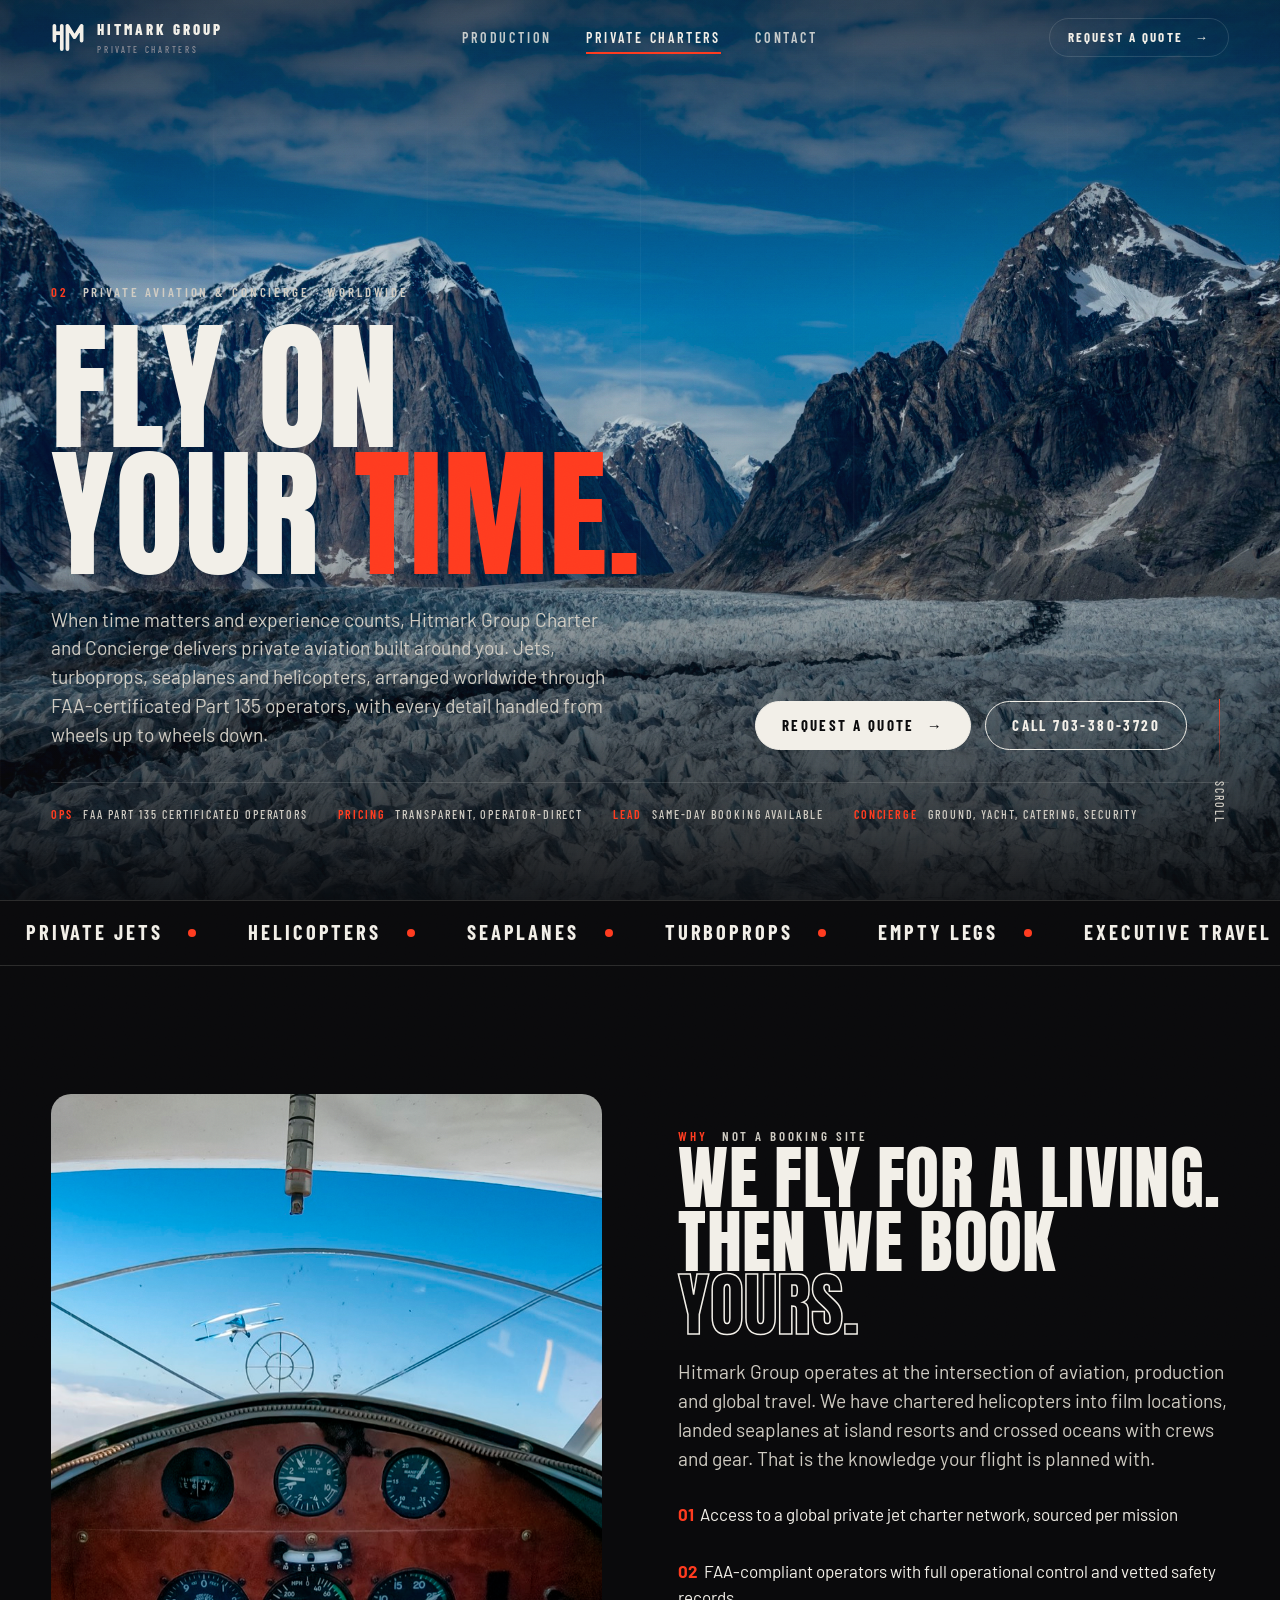
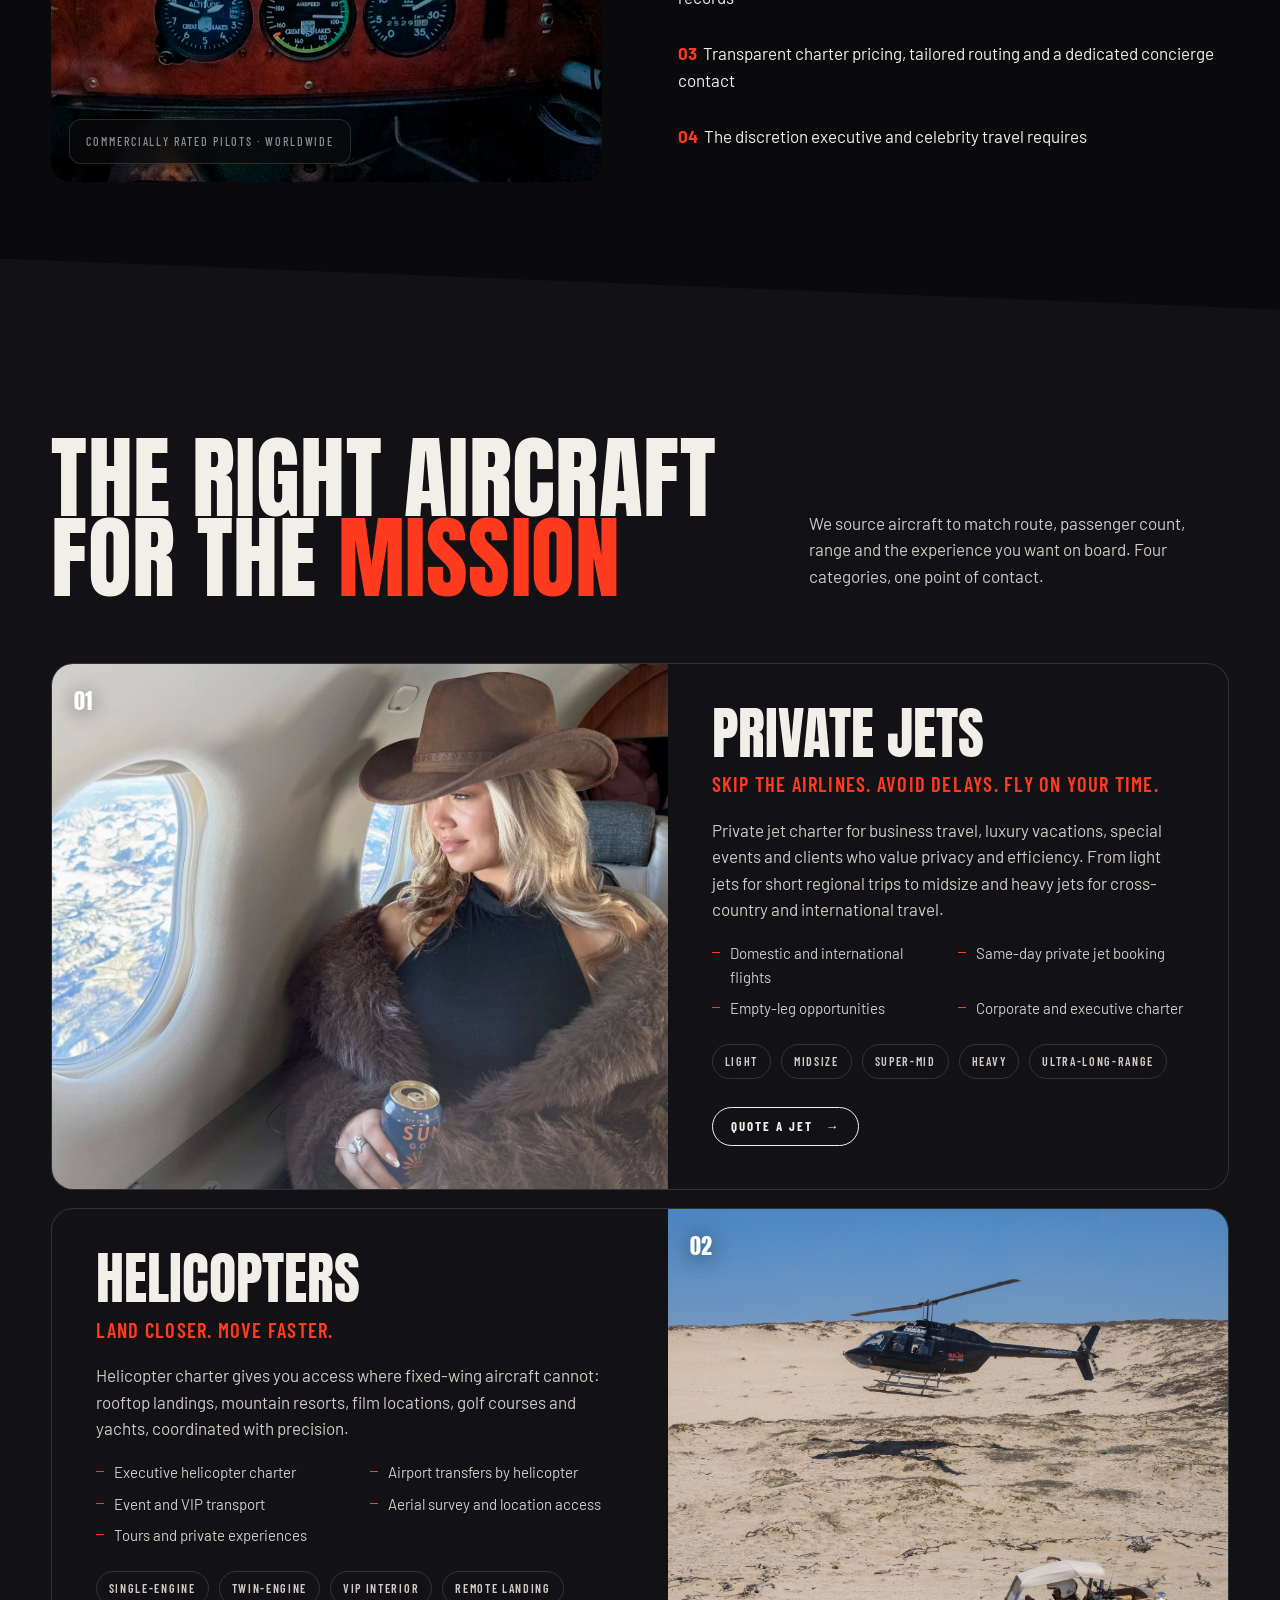
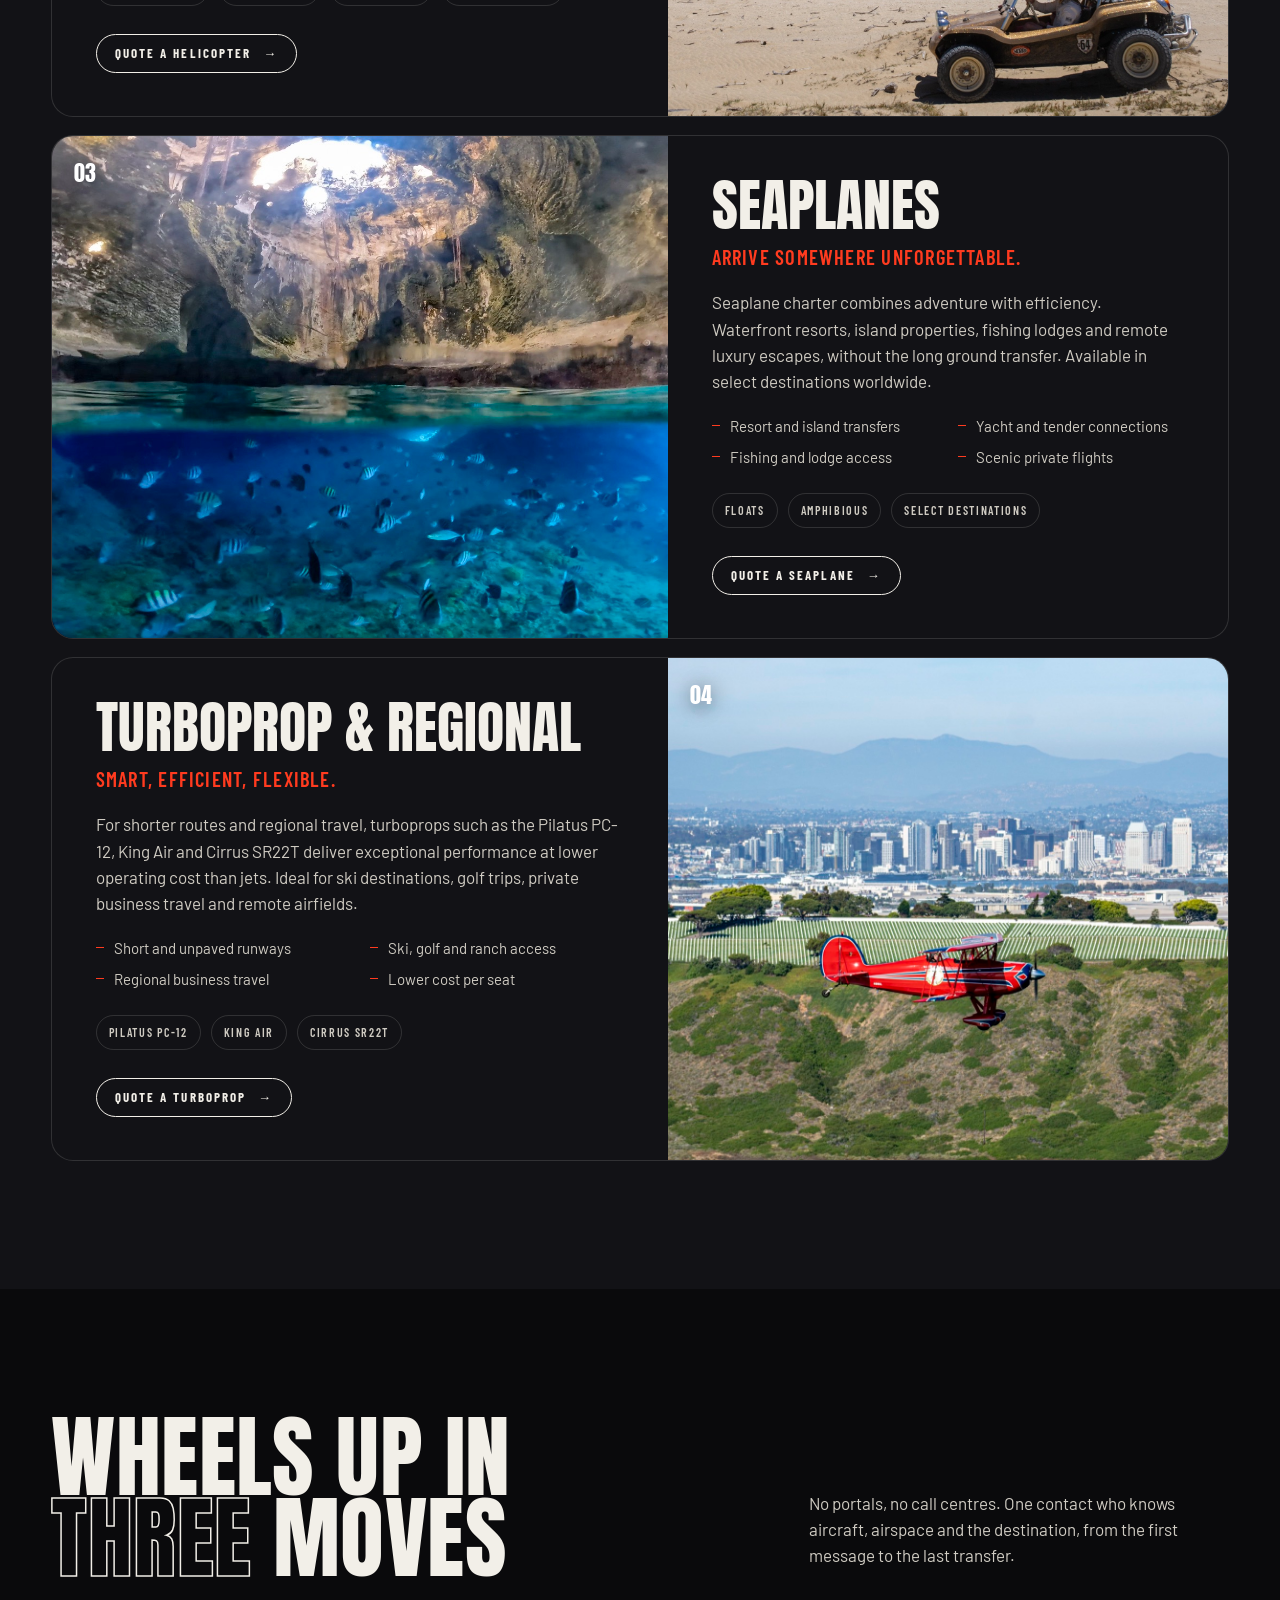
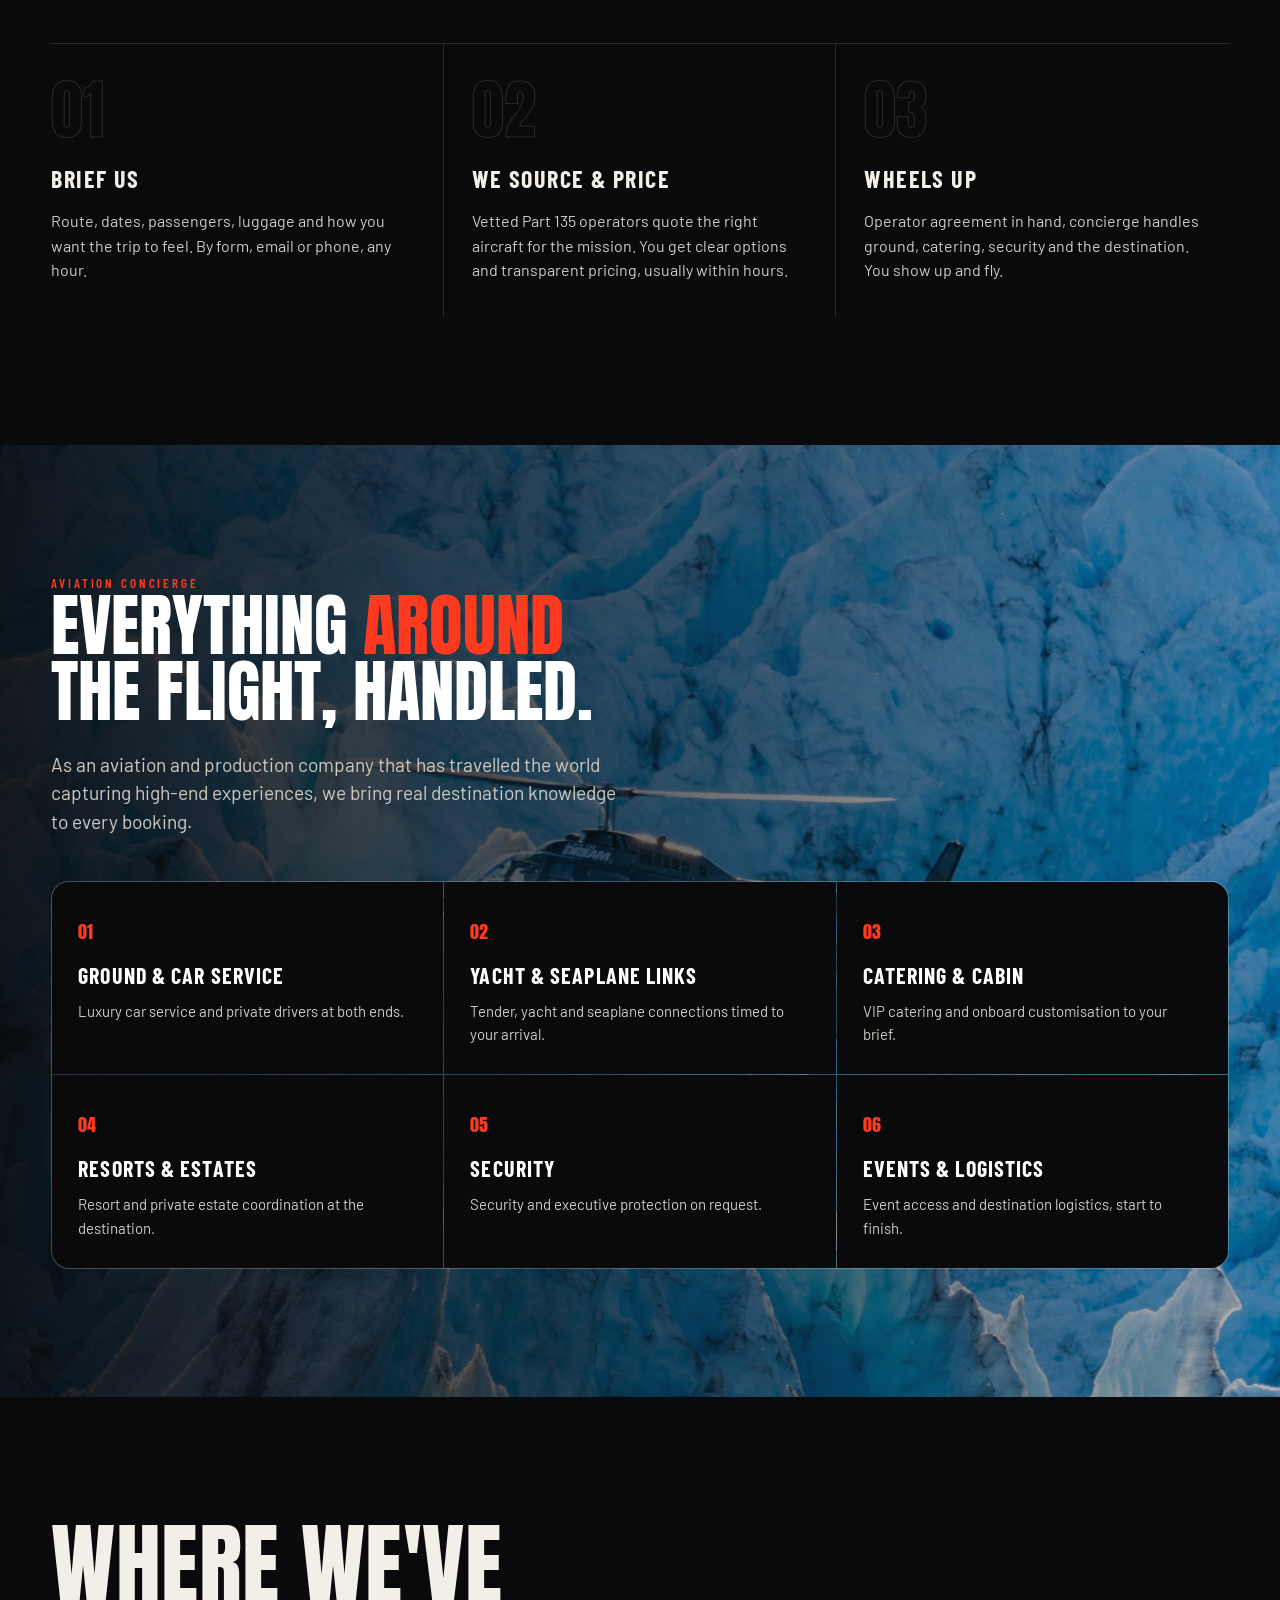
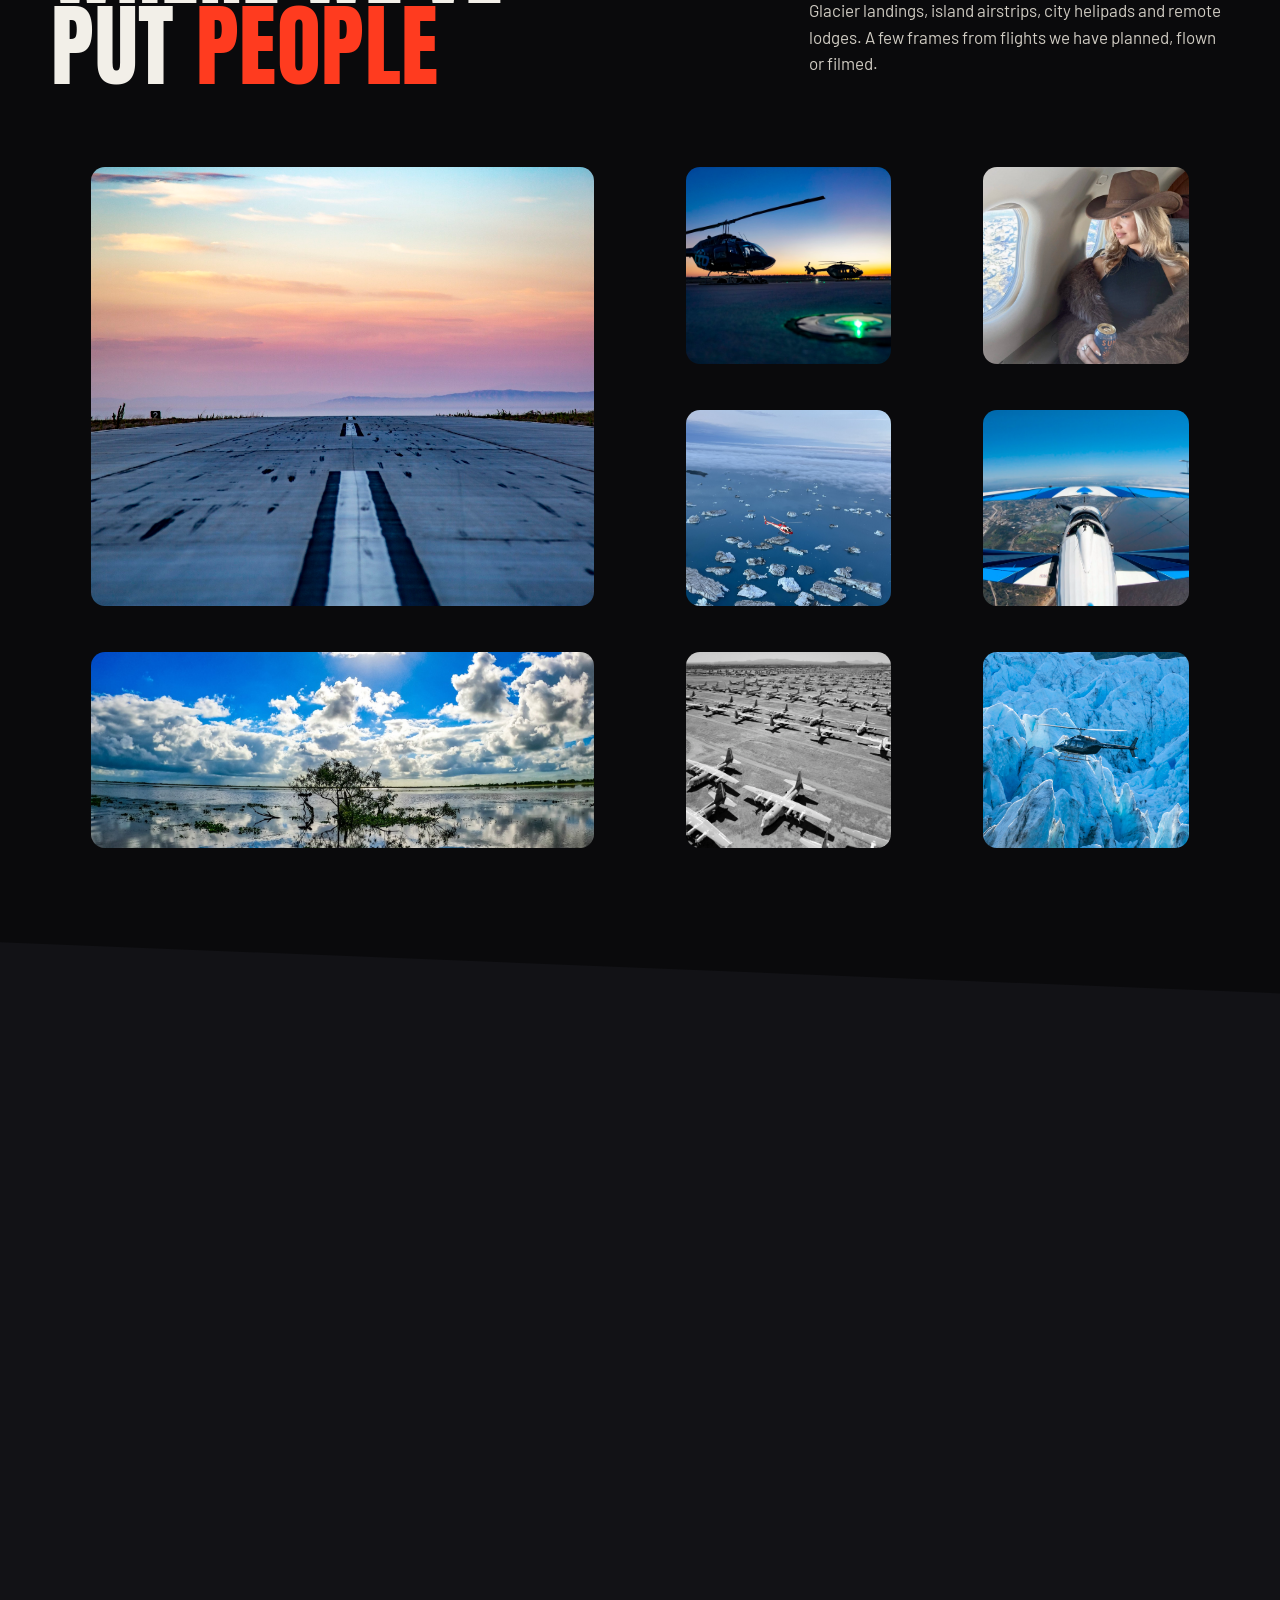
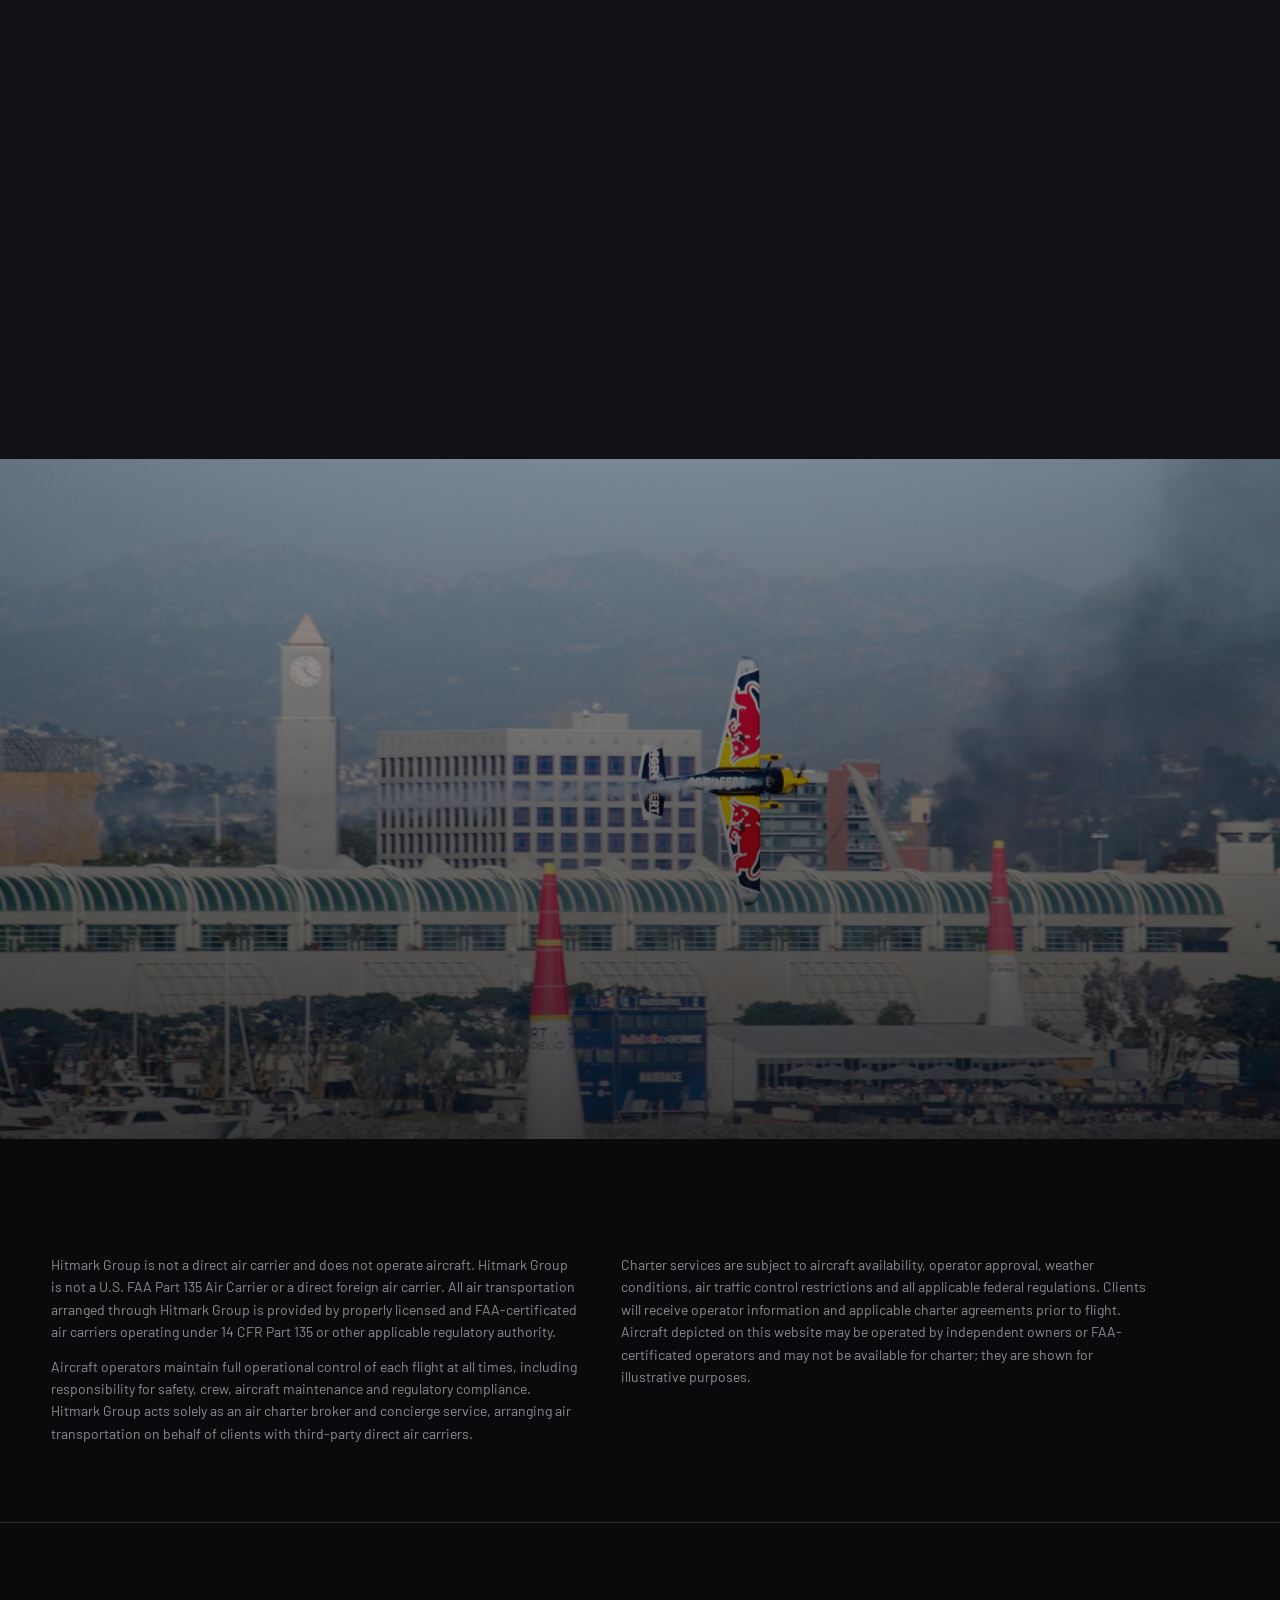
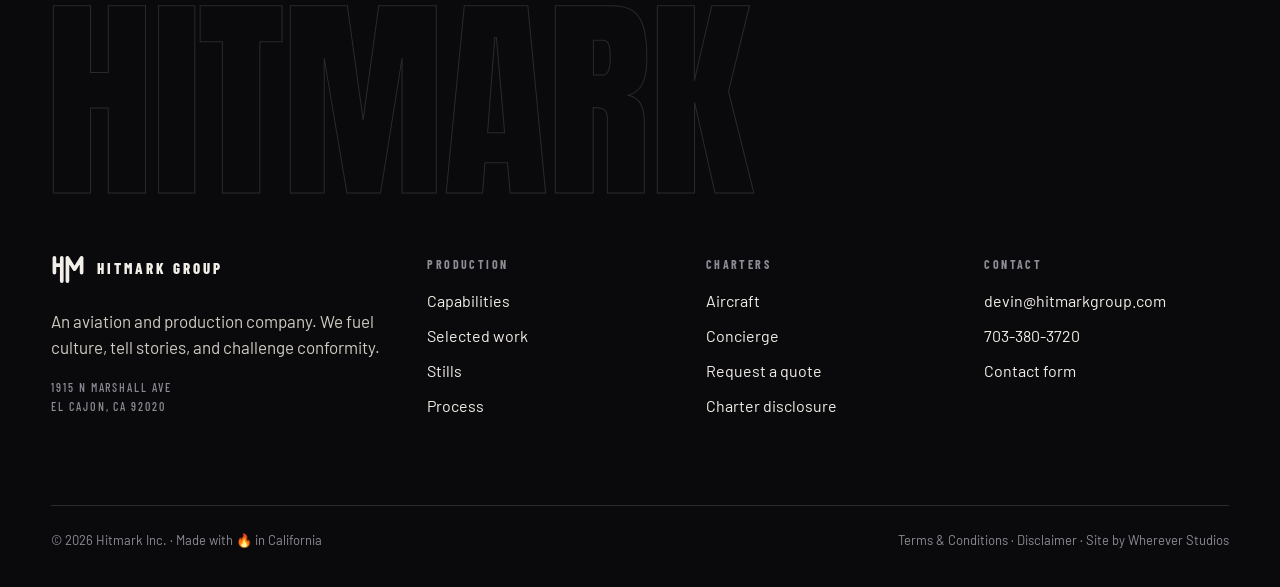
==== commit eef03790: "Point canonical and og URLs at the GitHub Pages preview Co-Authored-By: Claude Fable 5.1 <noreply@an" ====
--- a/charters.html
+++ b/charters.html
@@ -5,11 +5,11 @@
 <meta name="viewport" content="width=device-width,initial-scale=1">
 <title>Private Jet, Helicopter & Seaplane Charter — Hitmark Group</title>
 <meta name="description" content="Private aviation built around you. Hitmark Group arranges private jets, helicopters, seaplanes and turboprops worldwide through FAA Part 135 operators, with concierge from wheels up to wheels down.">
-<link rel="canonical" href="https://www.hitmarkgroup.com/charters.html">
+<link rel="canonical" href="https://whereverstudios.github.io/hitmark-group/charters.html">
 <meta property="og:type" content="website">
 <meta property="og:title" content="Private Charters — Hitmark Group">
 <meta property="og:description" content="Fly on your time. Jets, helicopters, seaplanes and turboprops arranged worldwide, with concierge handled.">
-<meta property="og:image" content="https://www.hitmarkgroup.com/media/ch-alaska.jpg">
+<meta property="og:image" content="https://whereverstudios.github.io/hitmark-group/media/ch-alaska.jpg">
 <meta name="theme-color" content="#0a0a0c">
 <link rel="icon" href="assets/favicon.svg" type="image/svg+xml">
 <link rel="preload" as="image" href="media/ch-alaska.jpg">
